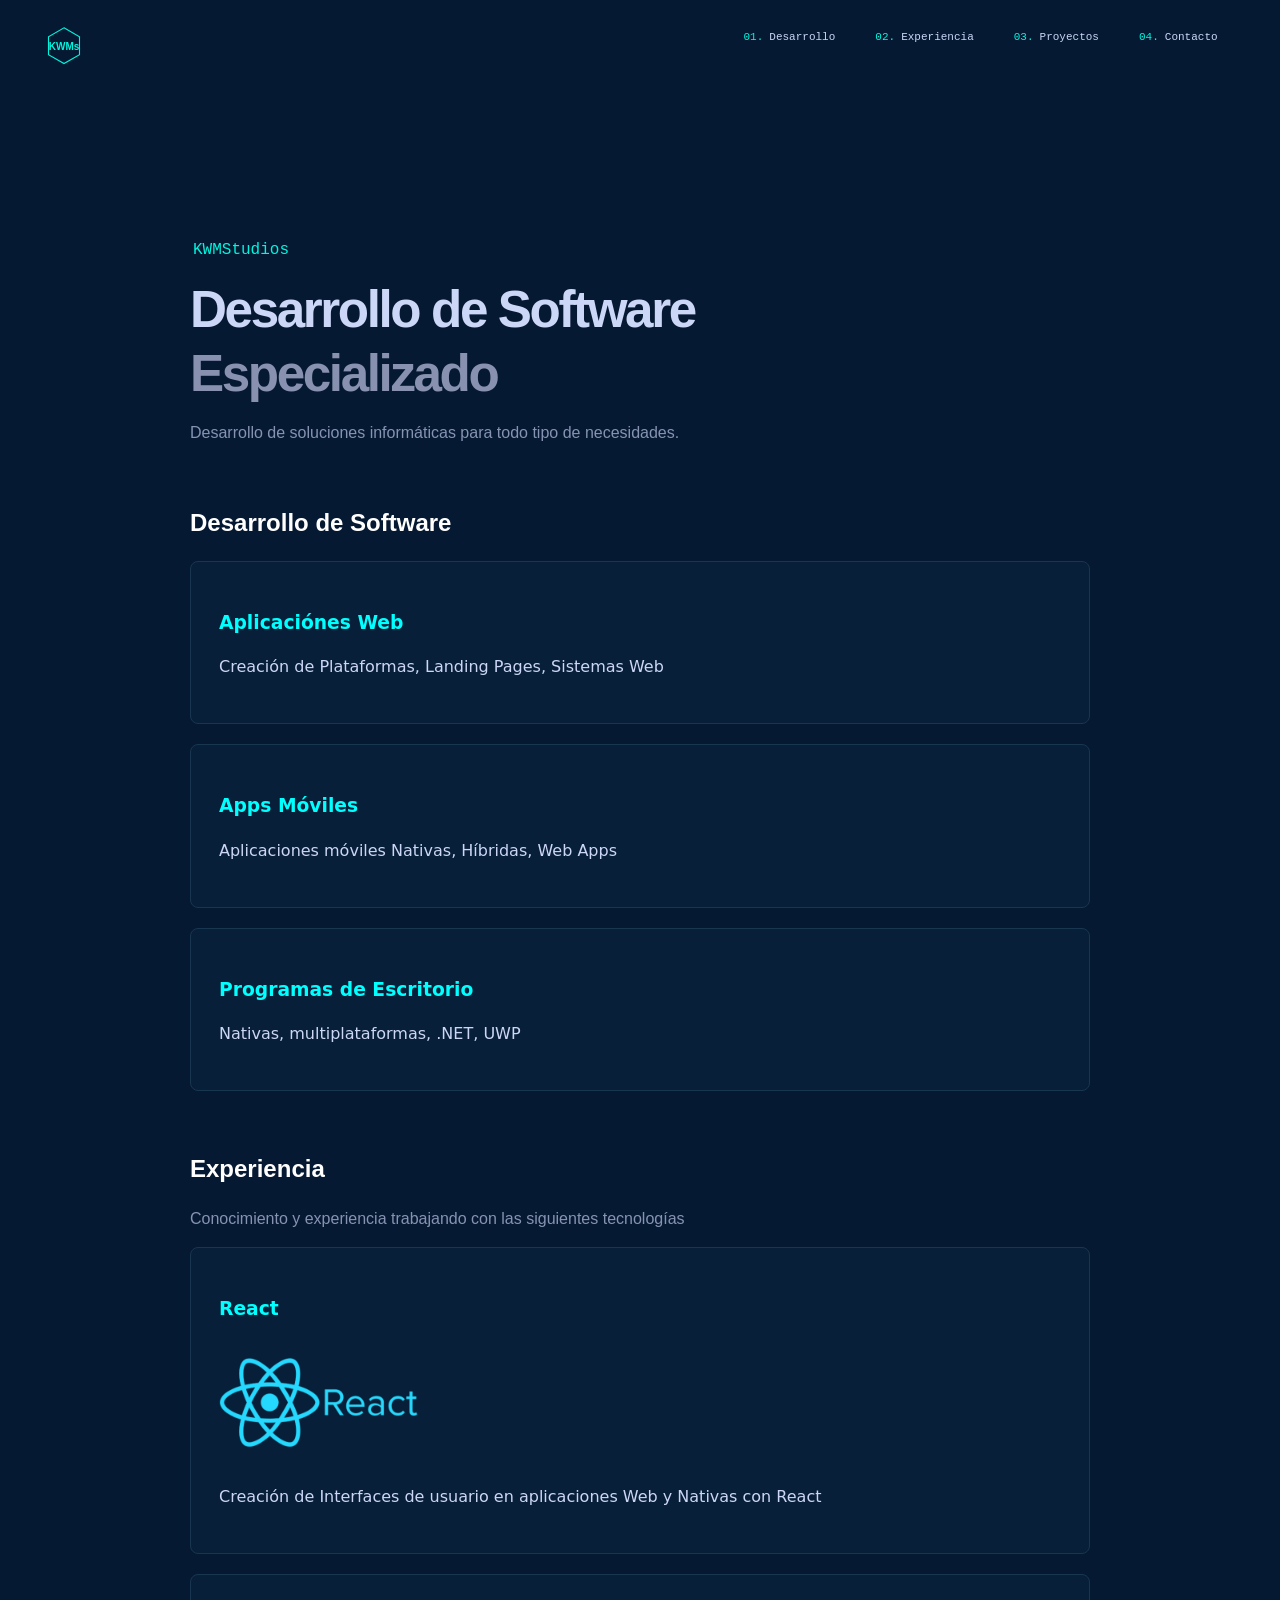
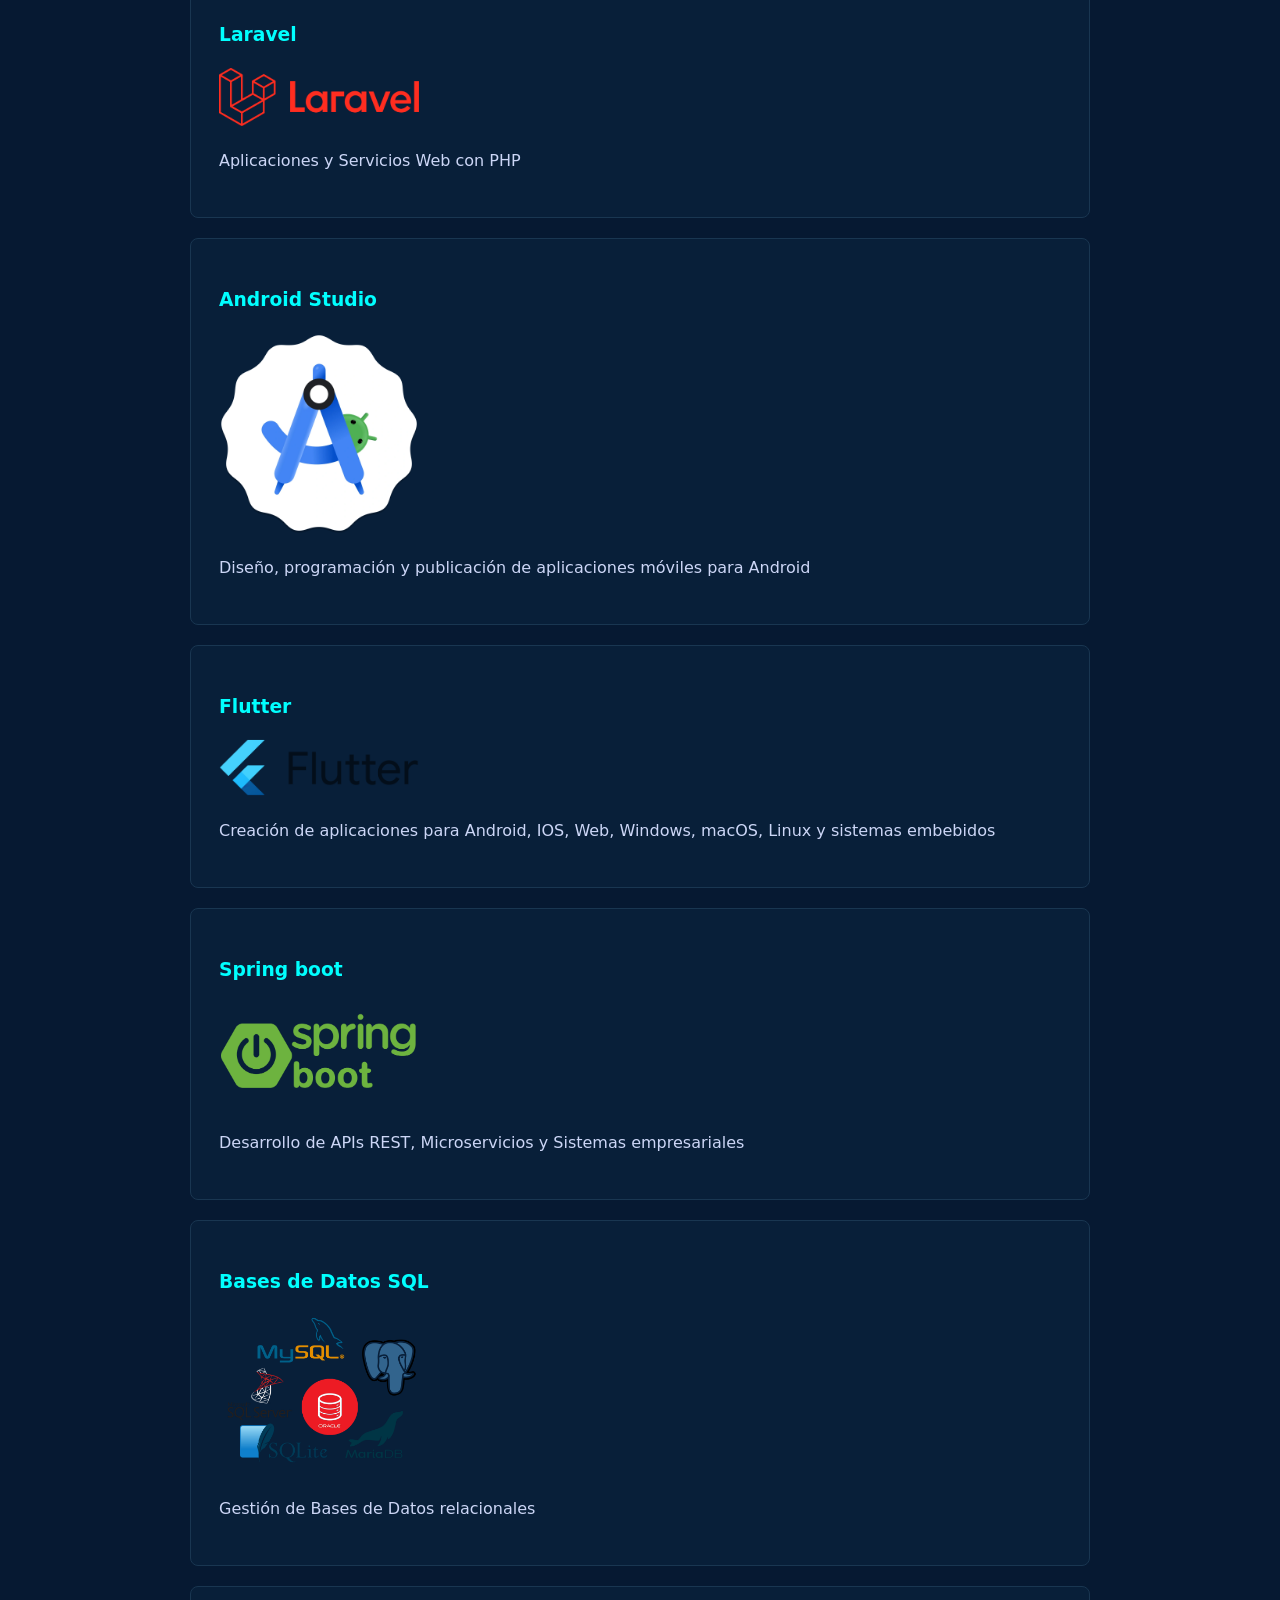
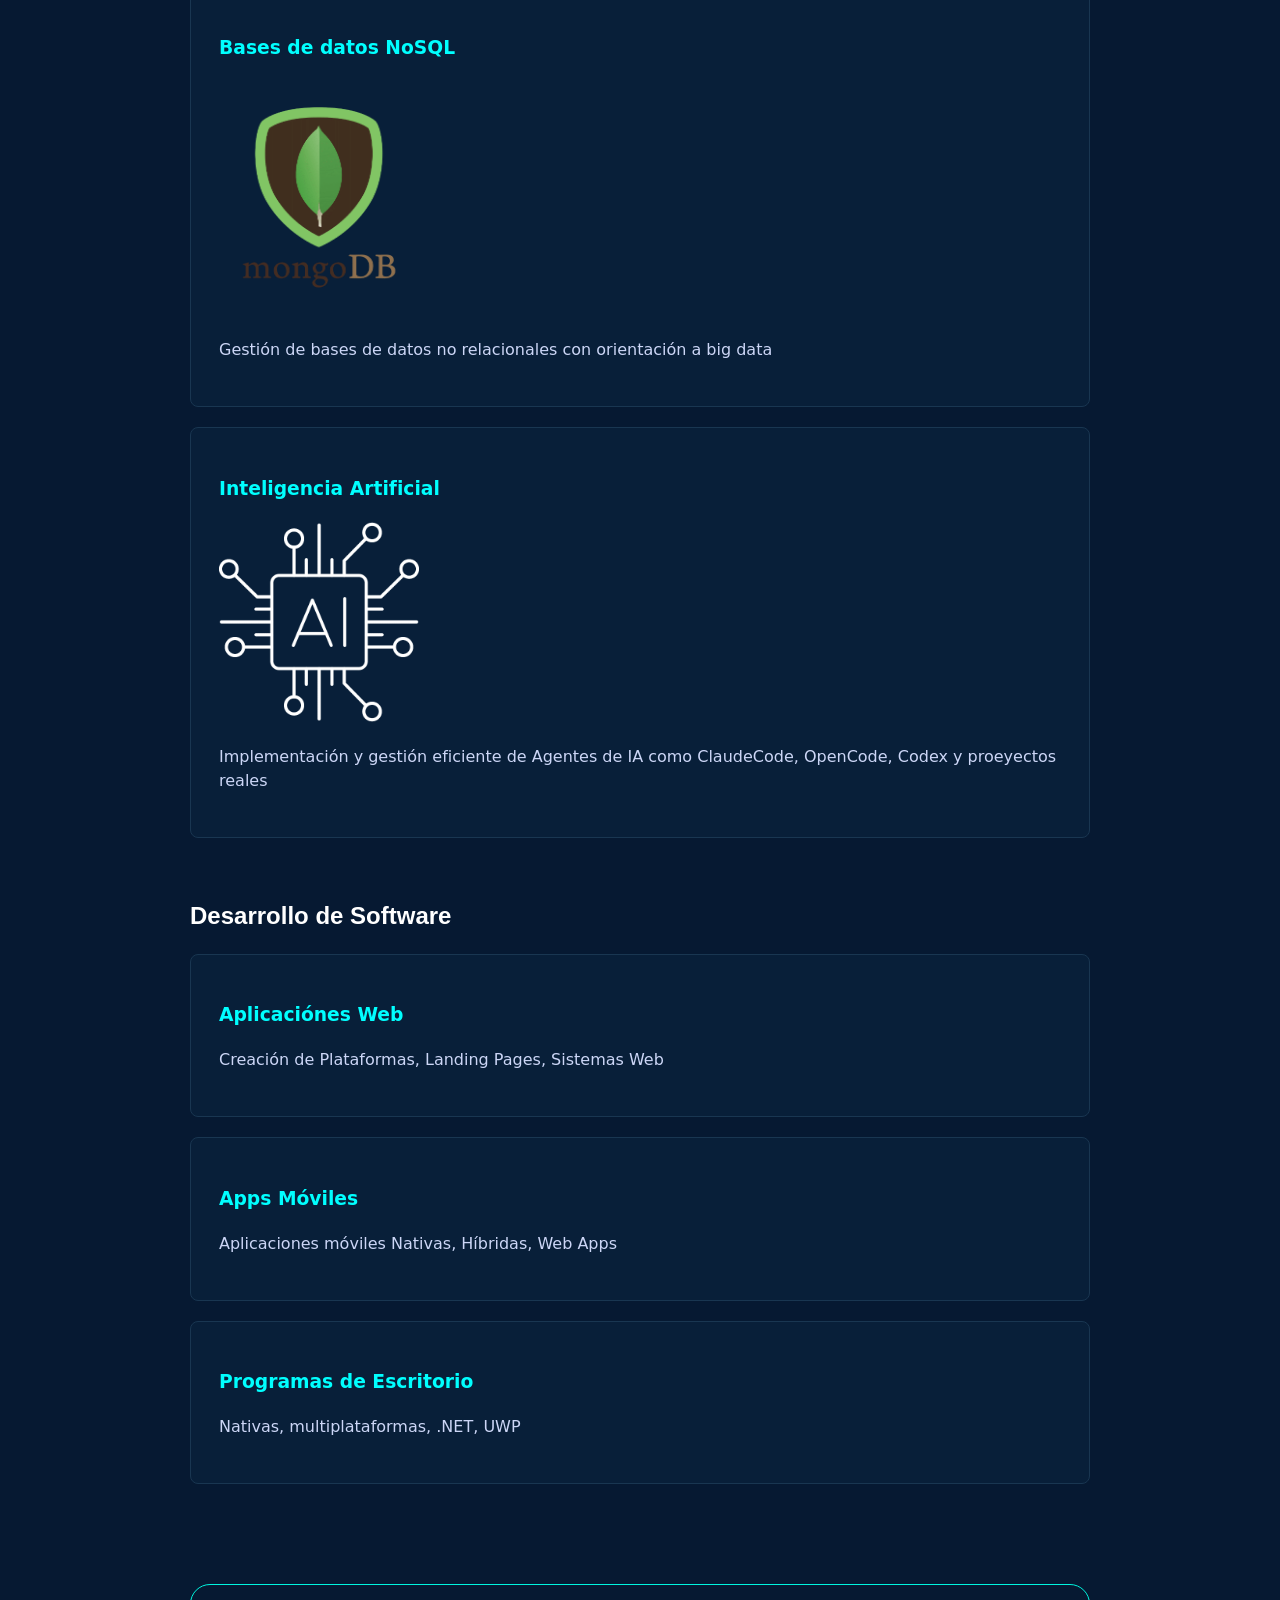
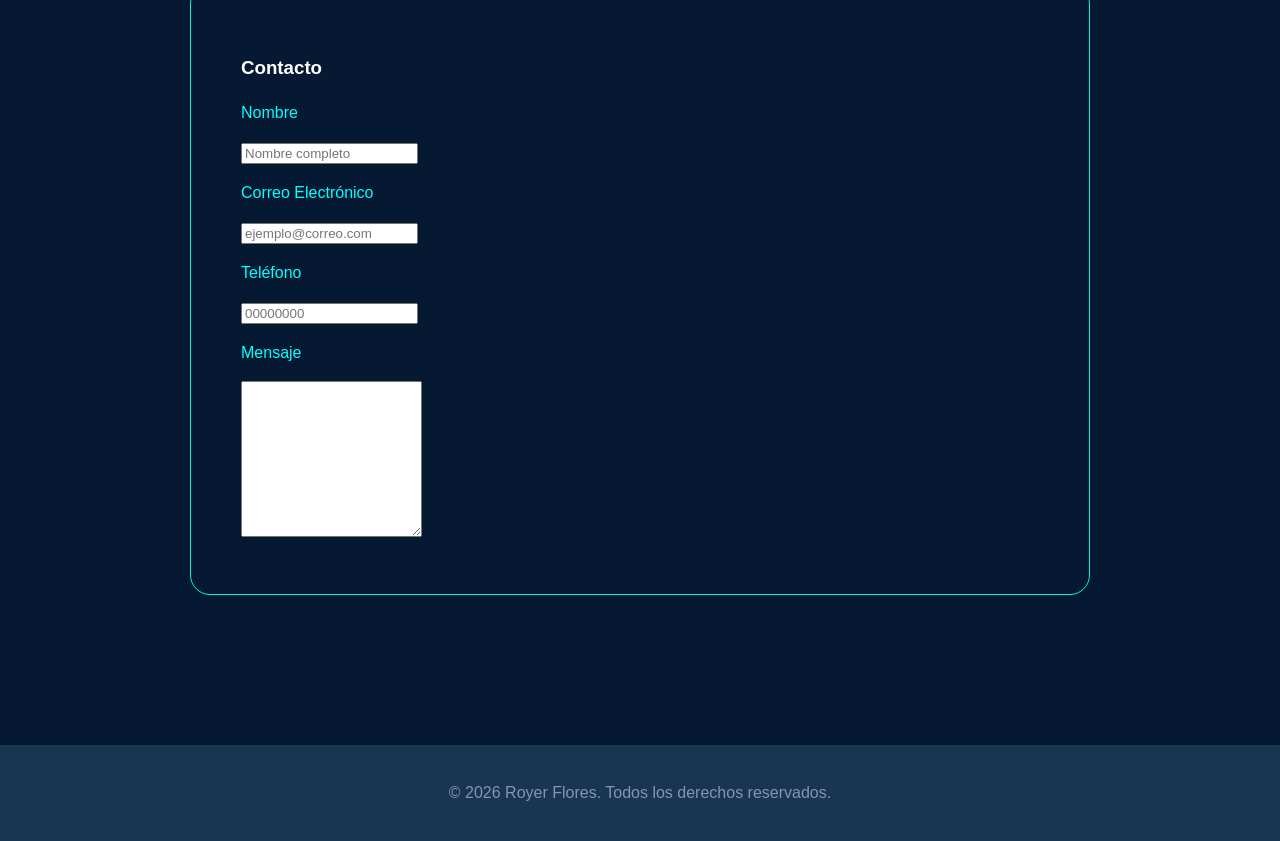
==== index.html @ 6a8d7efa "sections update" ====
<!DOCTYPE html>
<html lang="es">

<head>
  <meta charset="UTF-8" />
  <meta name="viewport" content="width=device-width, initial-scale=1" />

  <title>Royer Flores — portafolio</title>
  <link rel="icon" type="image/x-icon" href="img/image1.webp" />
  <link rel="stylesheet" href="style.css">

</head>

<body>
  <header class="topbar">
    <a class="brand" href="#inicio" aria-label="Inicio">
      <svg viewBox="0 0 36 40" width="36" height="40" aria-hidden="true">
        <path d="M18 1.8 33.5 10.7v18L18 37.6 2.5 28.7v-18Z" fill="none" stroke="#00f5df" stroke-width="1.1" />
        <text x="18" y="24" text-anchor="middle" fill="#00f5df" font-family="Arial, sans-serif" font-size="10"
          font-weight="600">KWMs</text>
      </svg>
    </a>
    <nav class="nav">
      <ul>
        <li><a href="#desarrollo"><span class="num">01.</span>Desarrollo</a></li>
        <li><a href="#experiencia"><span class="num">02.</span>Experiencia</a></li>
        <li><a href="#proyectos"><span class="num">03.</span>Proyectos</a></li>
        <li><a href="#contacto"><span class="num">04.</span>Contacto</a></li>
      </ul>
    </nav>
  </header>
  <main>
    <section id="inicio">
      <p class="kwms">KWMStudios</p>
      <h1 id="title">Desarrollo de Software<span class="sub_title">Especializado</span></h1>
      <p>Desarrollo de soluciones informáticas para todo tipo de necesidades.</p>
    </section>

    <section id="desarrollo">
      <h2>Desarrollo de Software</h2>
      <div class="container">
        <div class="card">
          <h3>Aplicaciónes Web</h3>
          <p>Creación de Plataformas, Landing Pages, Sistemas Web</p>
        </div>
        <div class="card">
          <h3>Apps Móviles</h3>
          <p>Aplicaciones móviles Nativas, Híbridas, Web Apps</p>
        </div>
        <div class="card">
          <h3>Programas de Escritorio</h3>
          <p>Nativas, multiplataformas, .NET, UWP</p>
        </div>
      </div>

    </section>

    <section id="experiencia">
      <h2>Experiencia</h2>
      <p>Conocimiento y experiencia trabajando con las siguientes tecnologías</p>
      <div class="container">
        <div class="card">
          <h3>React</h3>
          <img src="img/react.png" alt="react">
          <p>Creación de Interfaces de usuario en aplicaciones Web y Nativas con React</p>
        </div>
        <div class="card">
          <h3>Laravel</h3>
          <img src="img/laravel.png" alt="">
          <p>Aplicaciones y Servicios Web con PHP</p>
        </div>
        <div class="card">
          <h3>Android Studio</h3>
          <img src="img/android.webp" alt="">
          <p>Diseño, programación y publicación de aplicaciones móviles para Android</p>
        </div>
        <div class="card">
          <h3>Flutter</h3>
          <img src="img/fluter.png" alt="">
          <p>Creación de aplicaciones para Android, IOS, Web, Windows, macOS, Linux y sistemas embebidos</p>
        </div>
        <div class="card">
          <h3>Spring boot</h3>
          <img src="img/spring-boot.png" alt="">
          <p>Desarrollo de APIs REST, Microservicios y Sistemas empresariales</p>
        </div>
        <div class="card">
          <h3>Bases de Datos SQL</h3>
          <img src="img/all+db.png" alt="">
          <p>Gestión de Bases de Datos relacionales</p>
        </div>
        <div class="card">
          <h3>Bases de datos NoSQL</h3>
          <img src="img/mongo.png" alt="">
          <p>Gestión de bases de datos no relacionales con orientación a big data</p>
        </div>
        <div class="card">
          <h3>Inteligencia Artificial</h3>
          <img src="img/agentes-ia.png" alt="">
          <p>Implementación y gestión eficiente de Agentes de IA como ClaudeCode, OpenCode, Codex y proeyectos reales</p>
        </div>
      </div>
    </section>

    <section id="proyectos">
      <h2>Desarrollo de Software</h2>
      <div class="container">
        <div class="card">
          <h3>Aplicaciónes Web</h3>
          <p>Creación de Plataformas, Landing Pages, Sistemas Web</p>
        </div>
        <div class="card">
          <h3>Apps Móviles</h3>
          <p>Aplicaciones móviles Nativas, Híbridas, Web Apps</p>
        </div>
        <div class="card">
          <h3>Programas de Escritorio</h3>
          <p>Nativas, multiplataformas, .NET, UWP</p>
        </div>
      </div>
    </section>

    <section id="contacto">
      <div class="form_contact">
        <form action="">
          <h3>Contacto</h3>
          <p>Nombre</p>
          <input type="text" placeholder="Nombre completo">
          <p>Correo Electrónico</p>
          <input type="email" placeholder="ejemplo@correo.com">
          <p>Teléfono</p>
          <input type="number" placeholder="00000000">
          <p>Mensaje</p>
          <textarea rows="10" cols="20" placeholder="Escribe tu mensaje"> </textarea>
        </form>
      </div>
    </section>
  </main>
  <footer>
    <p>&copy; 2026 Royer Flores. Todos los derechos reservados.</p>
  </footer>
</body>

</html>
---- style.css ----
:root {
    --navy: #061a32;
    --navy-deep: #04162b;
    --cyan: #00f5df;
    --white: #ccd6f6;
    --muted: #8892b0;
    --mono: "SFMono-Regular", Consolas, "Liberation Mono", monospace;
    --sans: Inter, ui-sans-serif, system-ui, -apple-system, BlinkMacSystemFont, "Segoe UI", sans-serif;
}

html {
    scroll-behavior: smooth;
}

body {
    margin: 0;
    font-family: -apple-system, BlinkMacSystemFont, "Segoe UI", Roboto, "Helvetica Neue", Arial, "Noto Sans", sans-serif, "Apple Color Emoji", "Segoe UI Emoji", "Segoe UI Symbol", "Noto Color Emoji";
    font-size: 1rem;
    font-weight: 400;
    line-height: 1.5;
    color: #8693B3;
    text-align: left;
    background-color: #061932;

    padding-top: 0px;
    padding-right: 0px;
    padding-bottom: 0px;
    padding-left: 0px;
}

header {
    color: #CAD7F8;
    padding: 20px;
    padding-left: 40px;
    padding-right: 40px;
}

.topbar {
    height: 90px;
    padding: 0 2.65rem 0 2.9rem;
    display: flex;
    align-items: center;
    justify-content: space-between;
    position: relative;
    z-index: 5;
}

.brand {
    width: 35px;
    height: 39px;
    color: var(--cyan);
    display: grid;
    place-items: center;
    transition: transform .2s ease;
}

a {
    color: inherit;
    text-decoration: none;
}

nav ul {
    margin-top: 80px;
    float: right;
    display: flex;
    list-style: none;
    margin-bottom: 100px;
}

.nav a {
    font: 11px var(--mono);
    white-space: nowrap;
    transition: color .2s ease;
}

.nav .num {
    color: var(--cyan);
    margin-right: 6px;
}

li {
    margin: 20px;
}

h1 {
    font-size: clamp(2.5rem, 4vw, 4rem);
    letter-spacing: -2.4px;
    line-height: 1.2;
    margin: 0;
    font-weight: 750;
    color: var(--white);
}

main {
    width: min(900px, calc(100% - 48px));
    margin: 151px auto 0;
    padding-bottom: 150px;
}

.kwms {
    color: var(--cyan);
    font: 16px var(--mono);
    margin: 0 0 20px 3px;
}

h1 .sub_title {
    display: block;
    color: var(--muted);
    font-weight: 750;
    margin-top: 3px;
}

h2 {
    color: white;
}
section{
    margin-top: 60px;
}

.card {
    box-sizing: border-box;
    width: 100%;
    margin-bottom: 20px;
    padding: 28px;
    border: 1px solid #193651;
    border-radius: 8px;
    background: #081f39;
    color: var(--white);
    font-family: Inter, system-ui, sans-serif;
    transition: transform .25s ease,
        border-color .25s ease,
        box-shadow .25s ease;
}

.card:hover {
    transform: translateY(-5px);
    border-color: var(--cyan);
    box-shadow: 0 16px 40px #00000020;
}

.card h3{
    color: cyan;
}

.card img{
    width: 200px;
    height: auto;
}

.form_contact {
    margin-top: 100px;
    border: 1px solid cyan;
    border-radius: 20px;
    border-color: #00f5df;
}

.form_contact form {
    padding: 50px;
}

.form_contact h3 {
    color: white;
}

.form_contact p {
    color: cyan;
}

footer {
    text-align: center;
    background-color: #193651;
    padding: 20px;
}

@media (max-width: 600px) {
    .nav {
        display: flex;
        justify-content: center;
        /* centra todo el contenido */
    }

    nav ul {
        margin-top: 50px;
        float: left;
        display: flex;
        flex-direction: column;
        list-style: none;
        margin-bottom: 1px;
    }

    .nav a {
        font: 11px var(--mono);
        white-space: nowrap;
        transition: color .2s ease;
    }

    .nav .num {
        color: var(--cyan);
        margin-right: 6px;
    }

    li {
        margin: 1px;
        background-color: #193651;
        padding-left: 100px;
        padding-right: 100px;
    }

    .brand {
        display: none;
    }

}
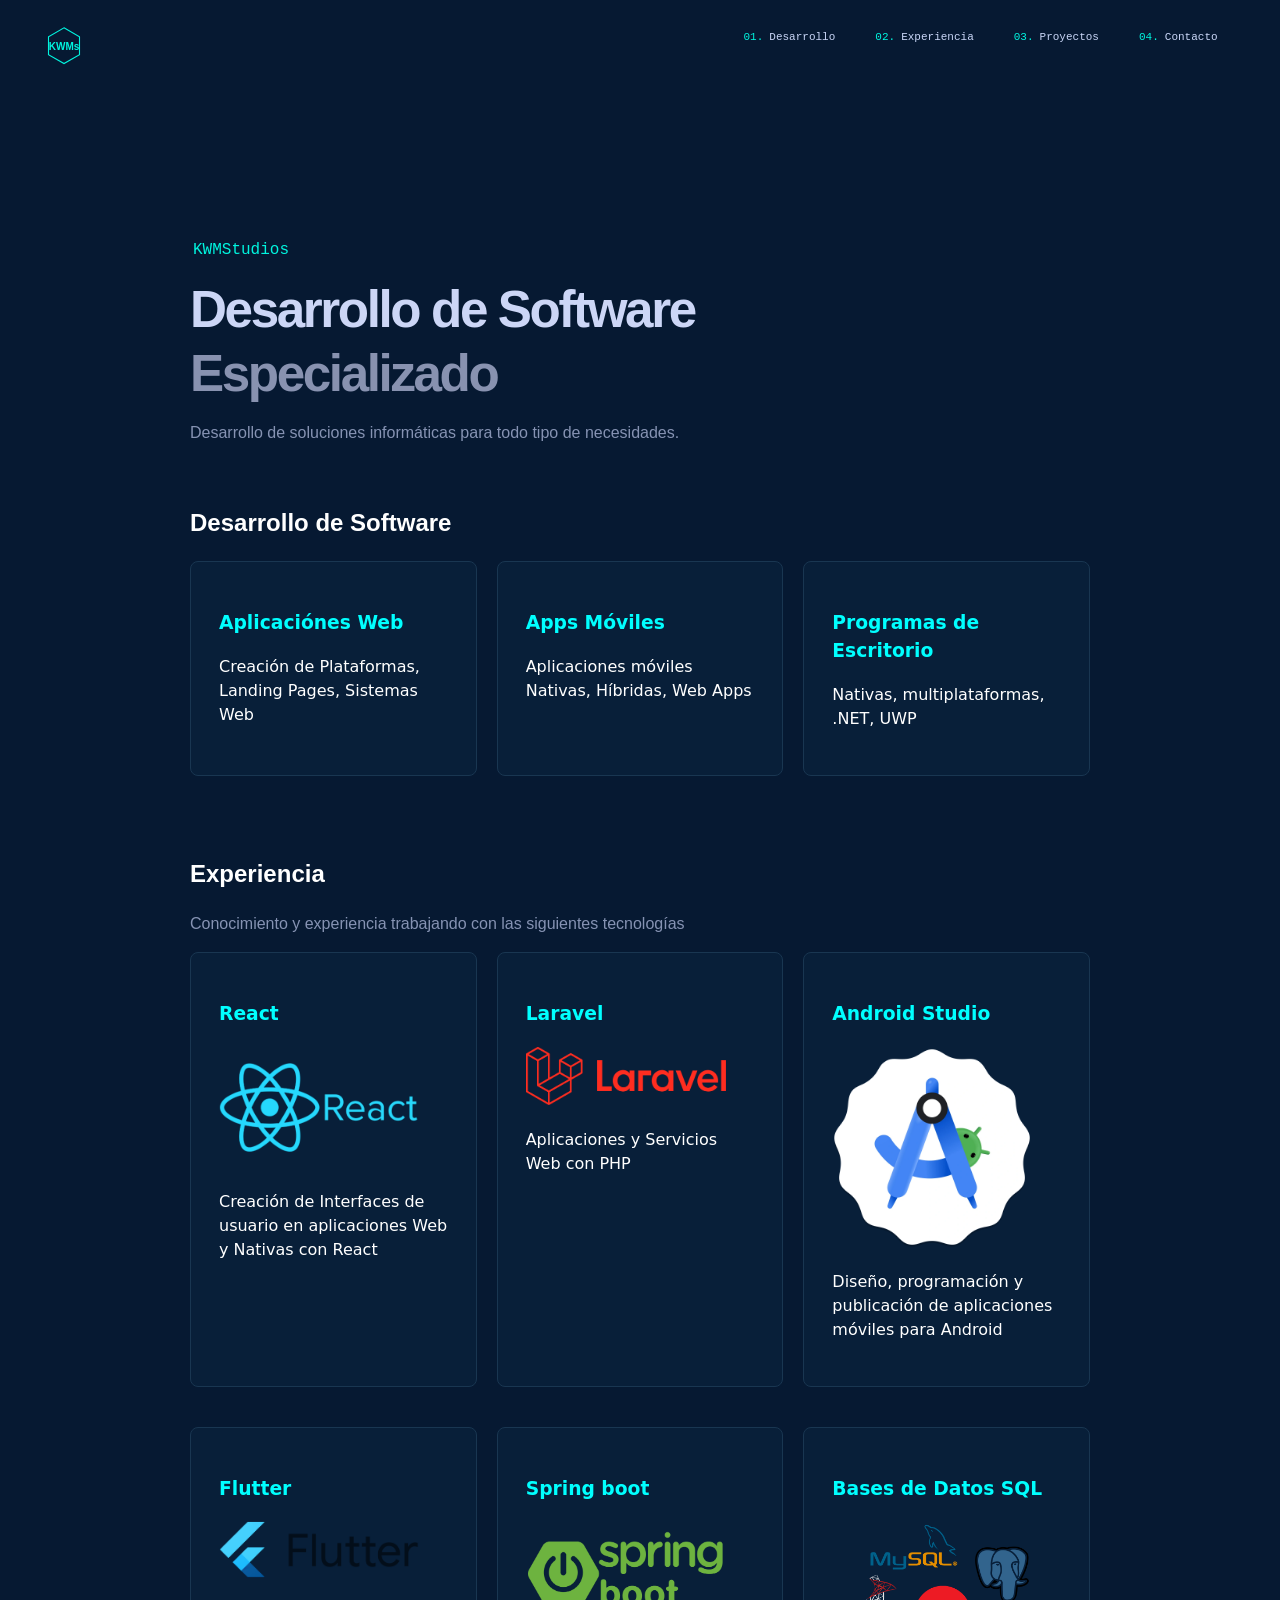
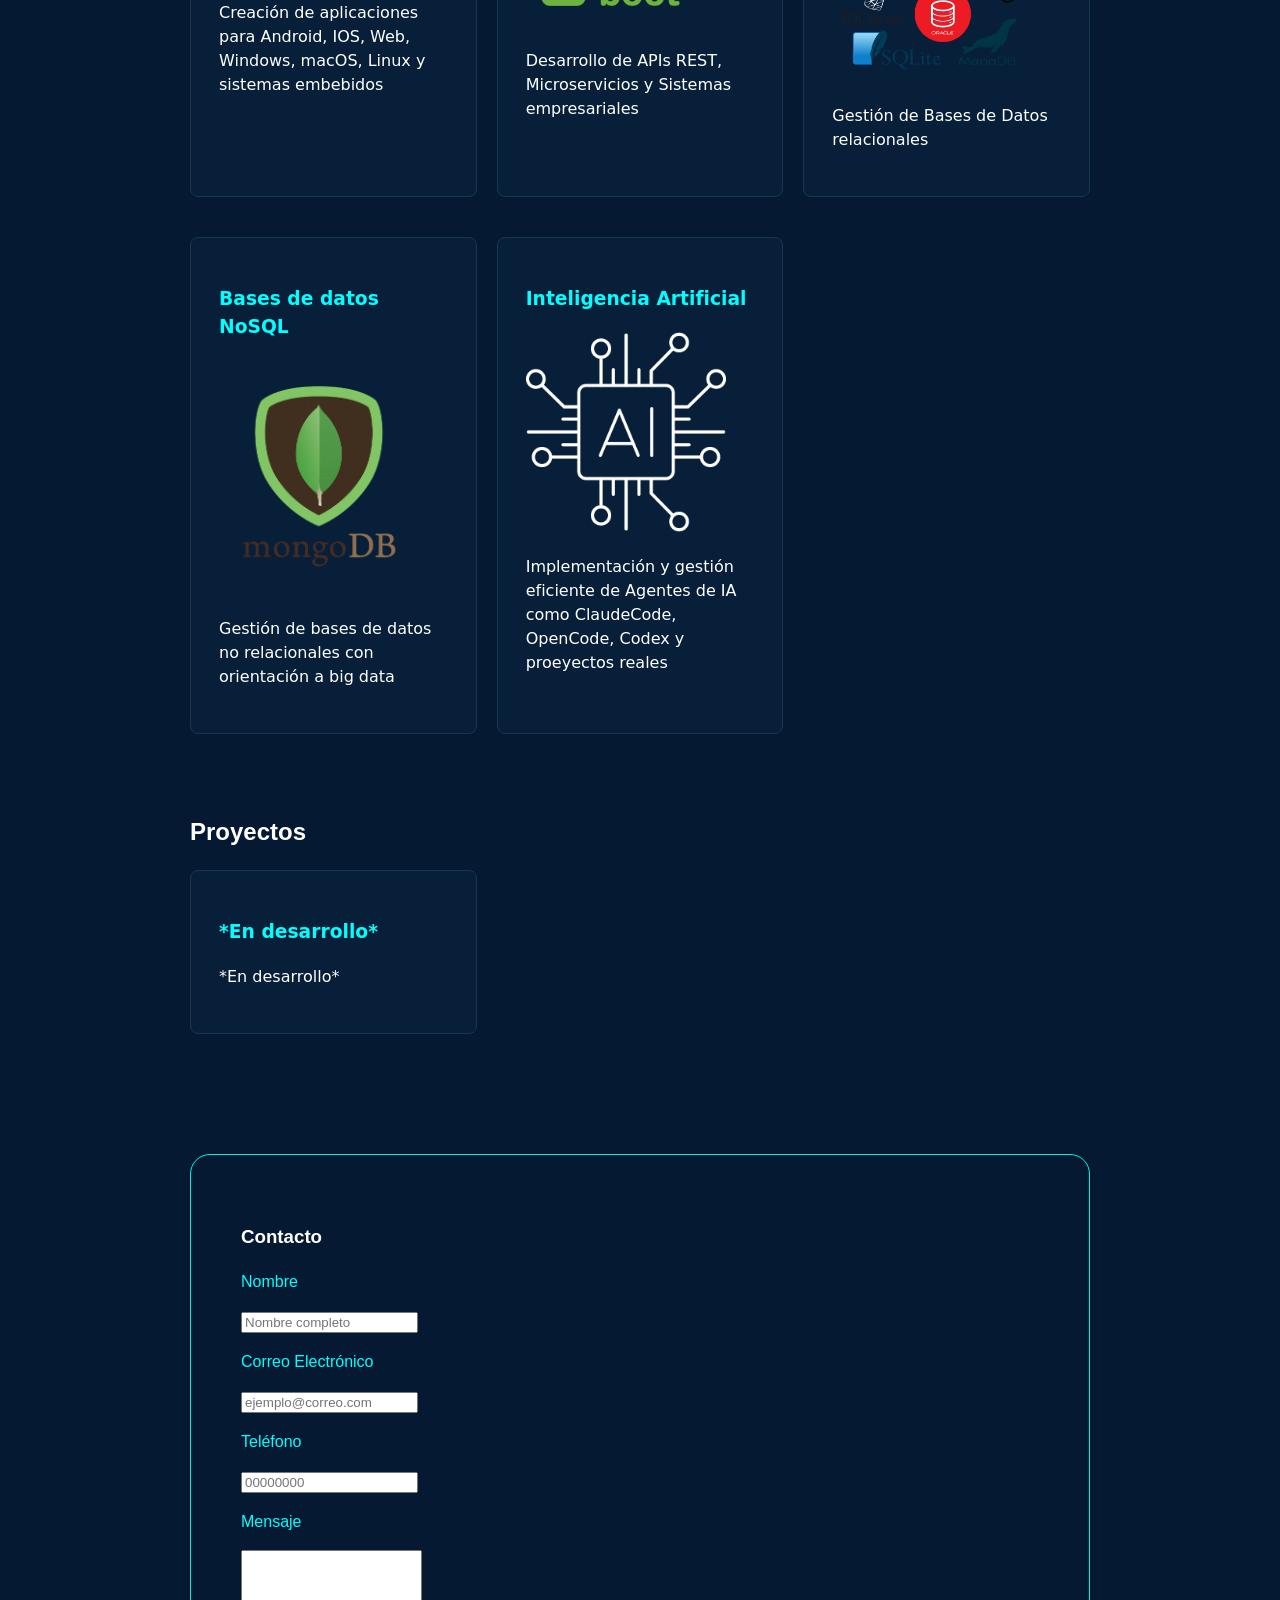
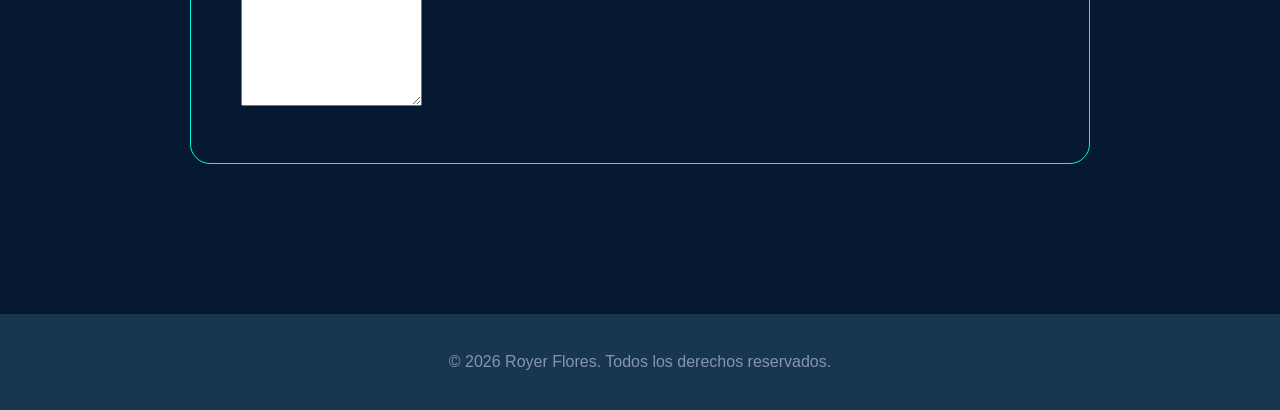
==== commit b0777a77: "Cards style" ====
--- a/index.html
+++ b/index.html
@@ -97,25 +97,18 @@
         <div class="card">
           <h3>Inteligencia Artificial</h3>
           <img src="img/agentes-ia.png" alt="">
-          <p>Implementación y gestión eficiente de Agentes de IA como ClaudeCode, OpenCode, Codex y proeyectos reales</p>
+          <p>Implementación y gestión eficiente de Agentes de IA como ClaudeCode, OpenCode, Codex y proeyectos reales
+          </p>
         </div>
       </div>
     </section>
 
     <section id="proyectos">
-      <h2>Desarrollo de Software</h2>
+      <h2>Proyectos</h2>
       <div class="container">
         <div class="card">
-          <h3>Aplicaciónes Web</h3>
-          <p>Creación de Plataformas, Landing Pages, Sistemas Web</p>
-        </div>
-        <div class="card">
-          <h3>Apps Móviles</h3>
-          <p>Aplicaciones móviles Nativas, Híbridas, Web Apps</p>
-        </div>
-        <div class="card">
-          <h3>Programas de Escritorio</h3>
-          <p>Nativas, multiplataformas, .NET, UWP</p>
+          <h3>*En desarrollo*</h3>
+          <p>*En desarrollo*</p>
         </div>
       </div>
     </section>
--- a/style.css
+++ b/style.css
@@ -117,6 +117,12 @@
     margin-top: 60px;
 }
 
+.container{
+    display: grid;
+    grid-template-columns: repeat(auto-fill, minmax(250px, 1fr));
+    gap: 20px;
+}
+
 .card {
     box-sizing: border-box;
     width: 100%;
@@ -125,7 +131,7 @@
     border: 1px solid #193651;
     border-radius: 8px;
     background: #081f39;
-    color: var(--white);
+    color: white;
     font-family: Inter, system-ui, sans-serif;
     transition: transform .25s ease,
         border-color .25s ease,
@@ -210,4 +216,8 @@
         display: none;
     }
 
+    .card {
+        grid-template-columns: 1fr;
+    }
+
 }
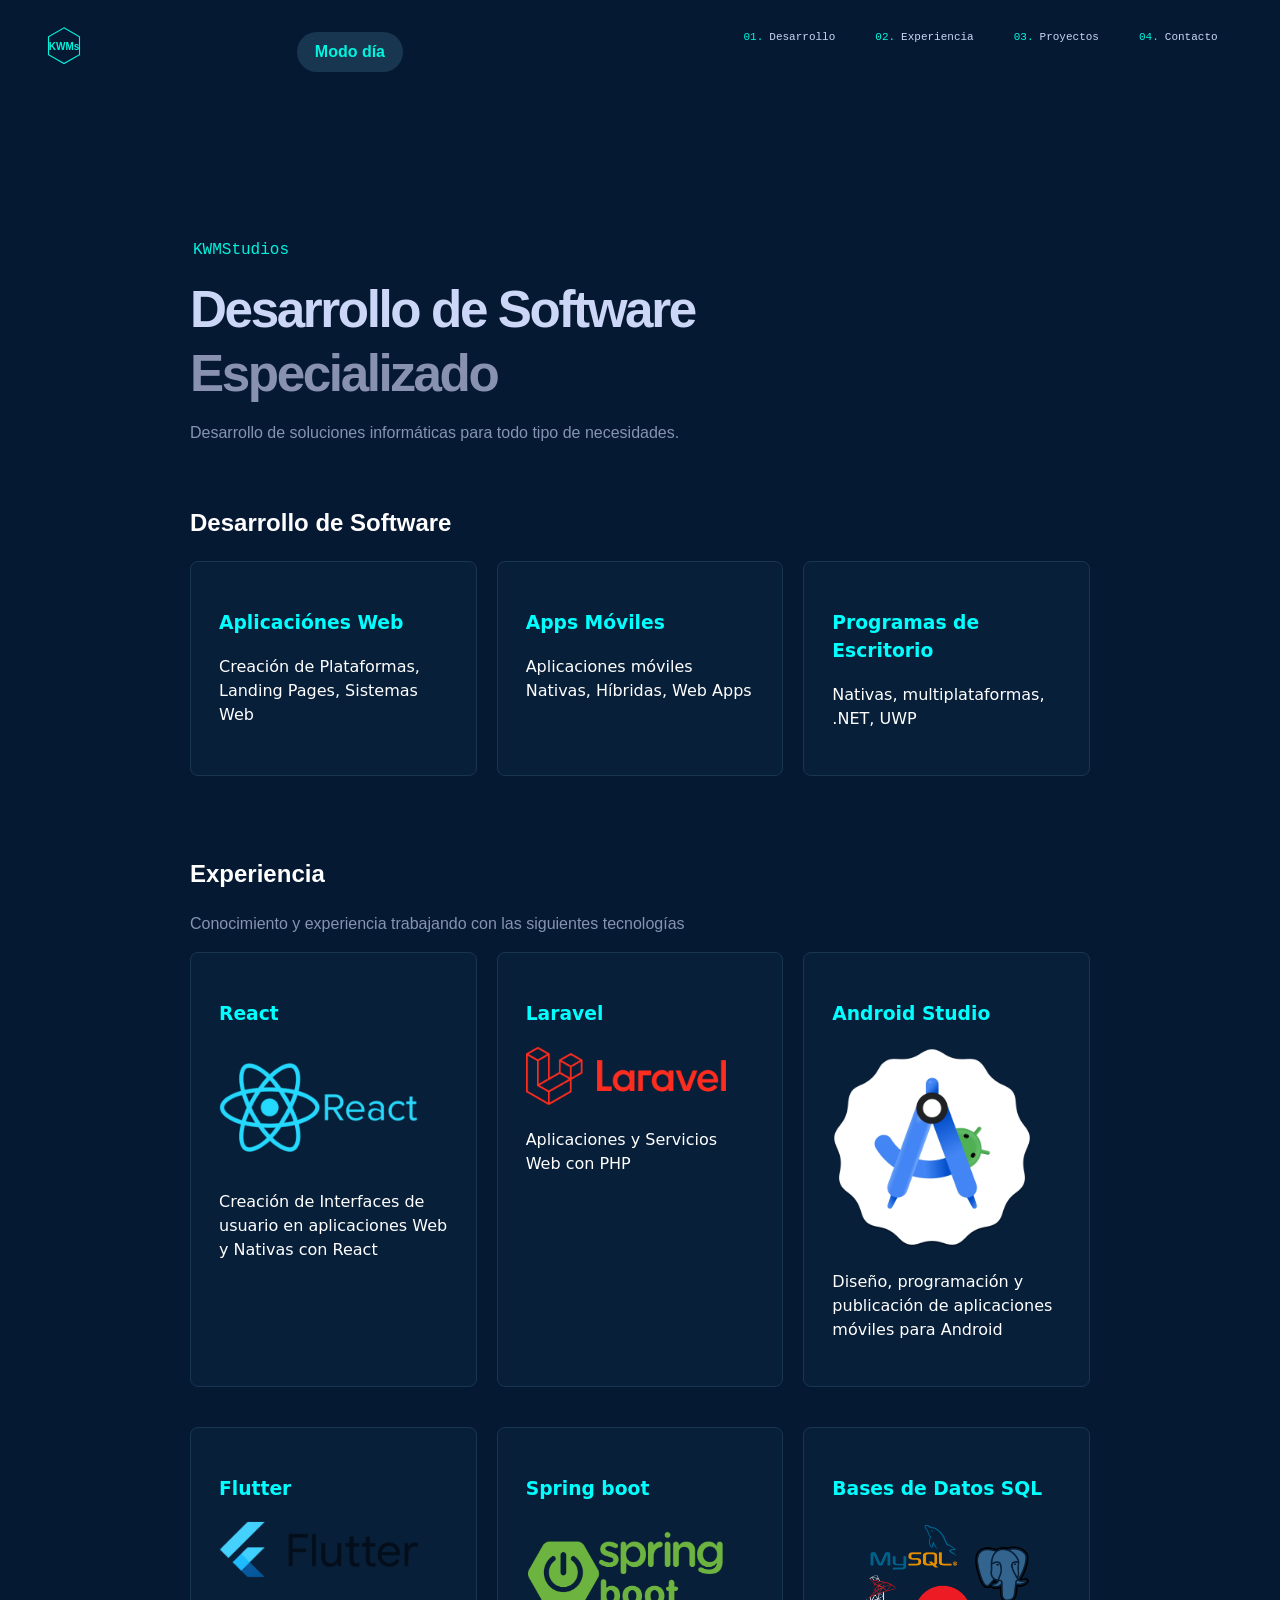
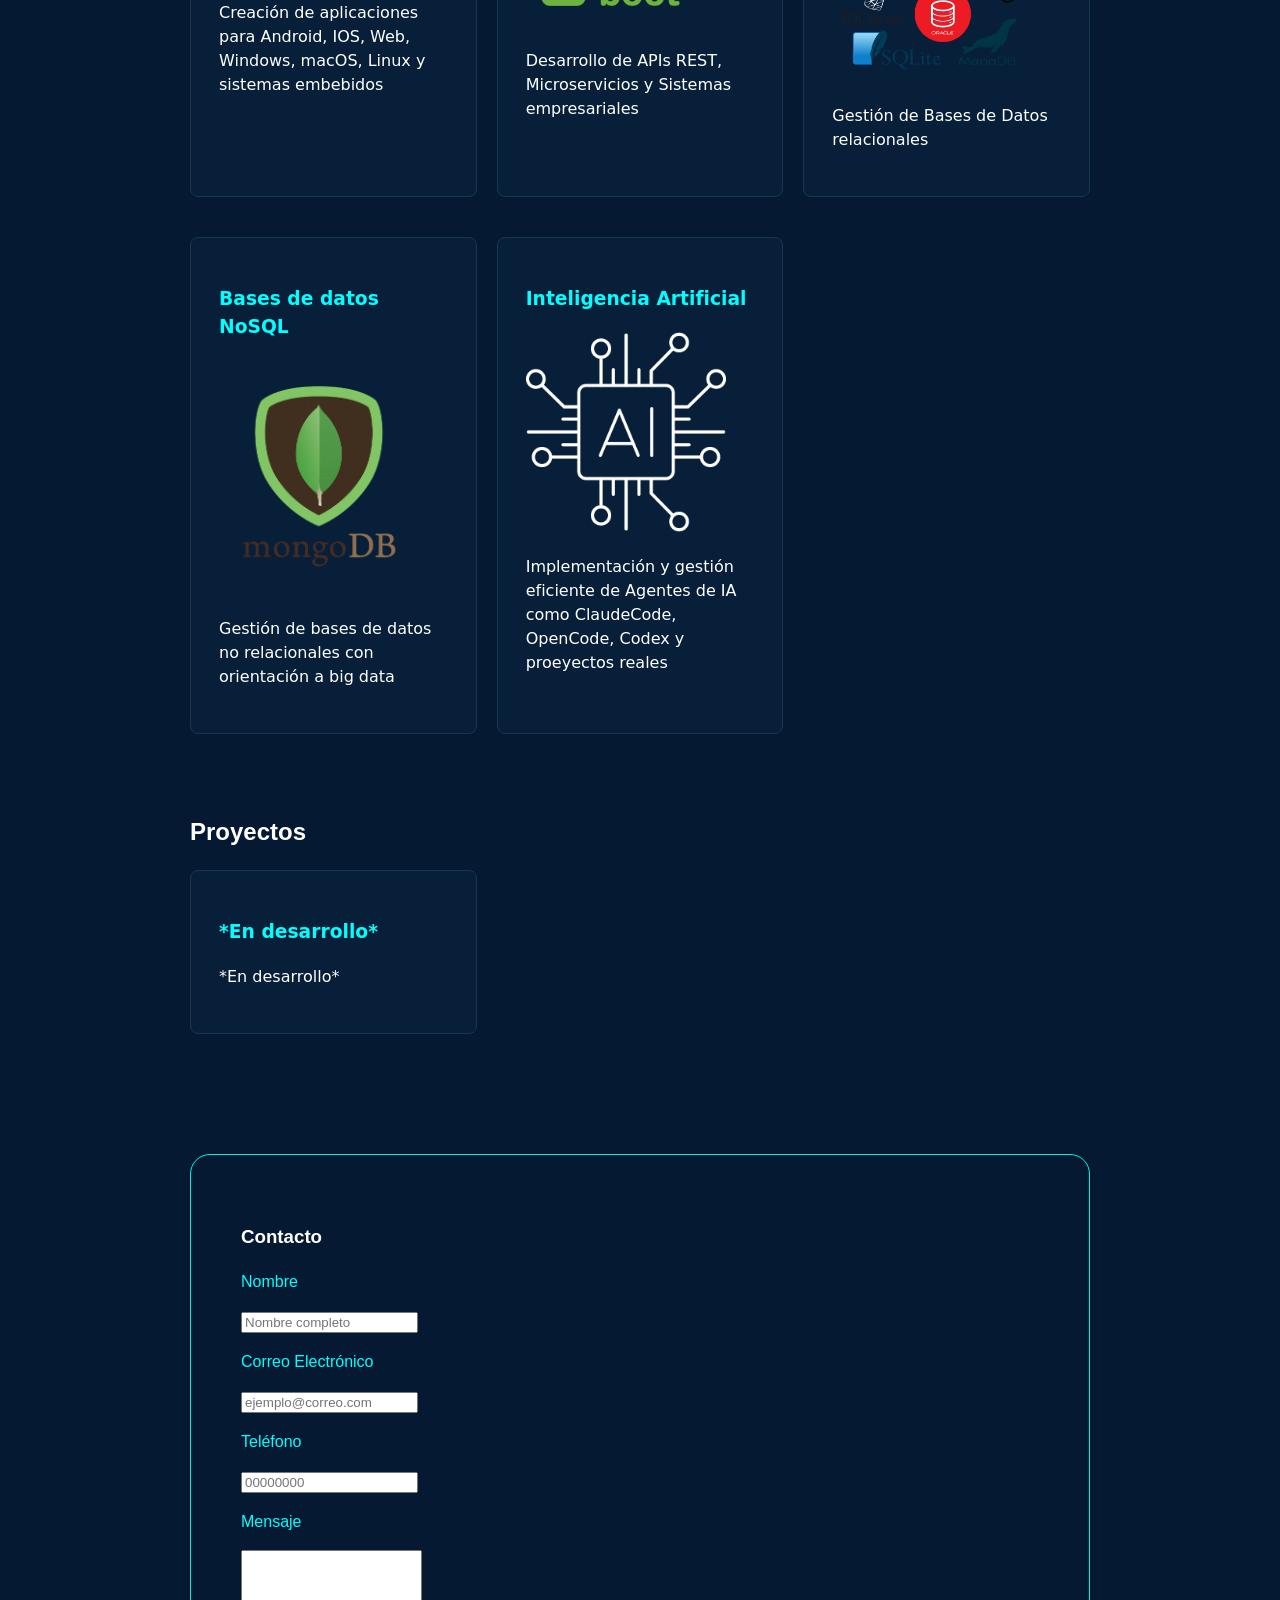
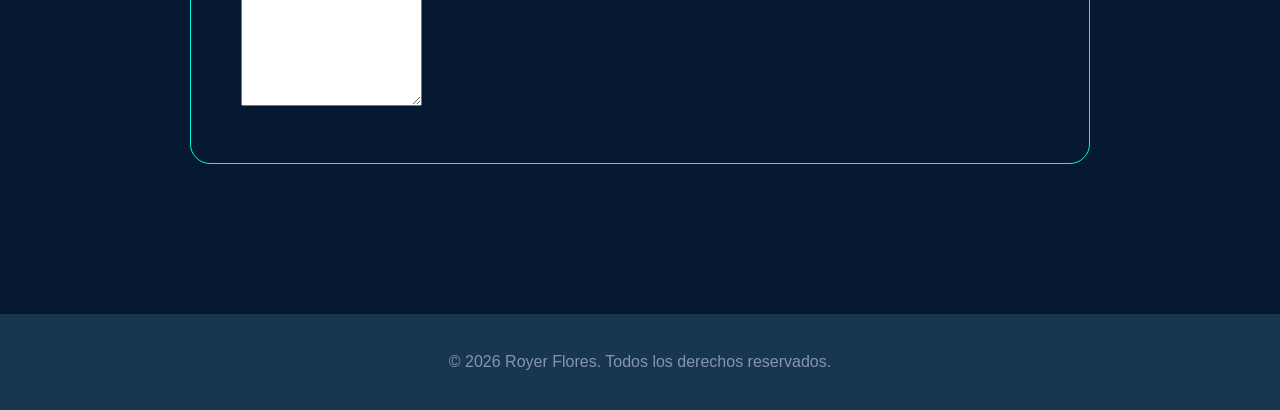
==== commit e5adf7f0: "themes" ====
--- a/index.html
+++ b/index.html
@@ -20,7 +20,9 @@
           font-weight="600">KWMs</text>
       </svg>
     </a>
+    <button type="button" id="btn-theme" class="btn-mode">Modo día</button>
     <nav class="nav">
+      <button type="button" id="btn-menu" class="burguer">☰ Menú</button>
       <ul>
         <li><a href="#desarrollo"><span class="num">01.</span>Desarrollo</a></li>
         <li><a href="#experiencia"><span class="num">02.</span>Experiencia</a></li>
@@ -134,4 +136,22 @@
   </footer>
 </body>
 
+<script>
+  const body = document.querySelector("body");
+  const botonMode = document.querySelector("#btn-theme");
+  let day = false;
+
+  function alternarModo() {
+    body.classList.toggle("light");
+    day = !day;
+    if (day) {
+      botonMode.textContent = "Modo Oscuro"
+    } else {
+      botonMode.textContent = "Modo Claro"
+    }
+  }
+
+  botonMode.addEventListener("click", alternarModo);
+</script>
+
 </html>
--- a/style.css
+++ b/style.css
@@ -28,11 +28,27 @@
     padding-left: 0px;
 }
 
+body.light{
+    background-color: white;
+    color: var(--navy-deep);
+}
+
 header {
     color: #CAD7F8;
     padding: 20px;
     padding-left: 40px;
     padding-right: 40px;
+}
+
+.btn-mode {
+    margin-top: 14px;
+    background-color: #193651;
+    color: #00f5df;
+    border: none;
+    border-radius: 20px;
+    padding: 8px 18px;
+    font: inherit;
+    font-weight: bold;
 }
 
 .topbar {
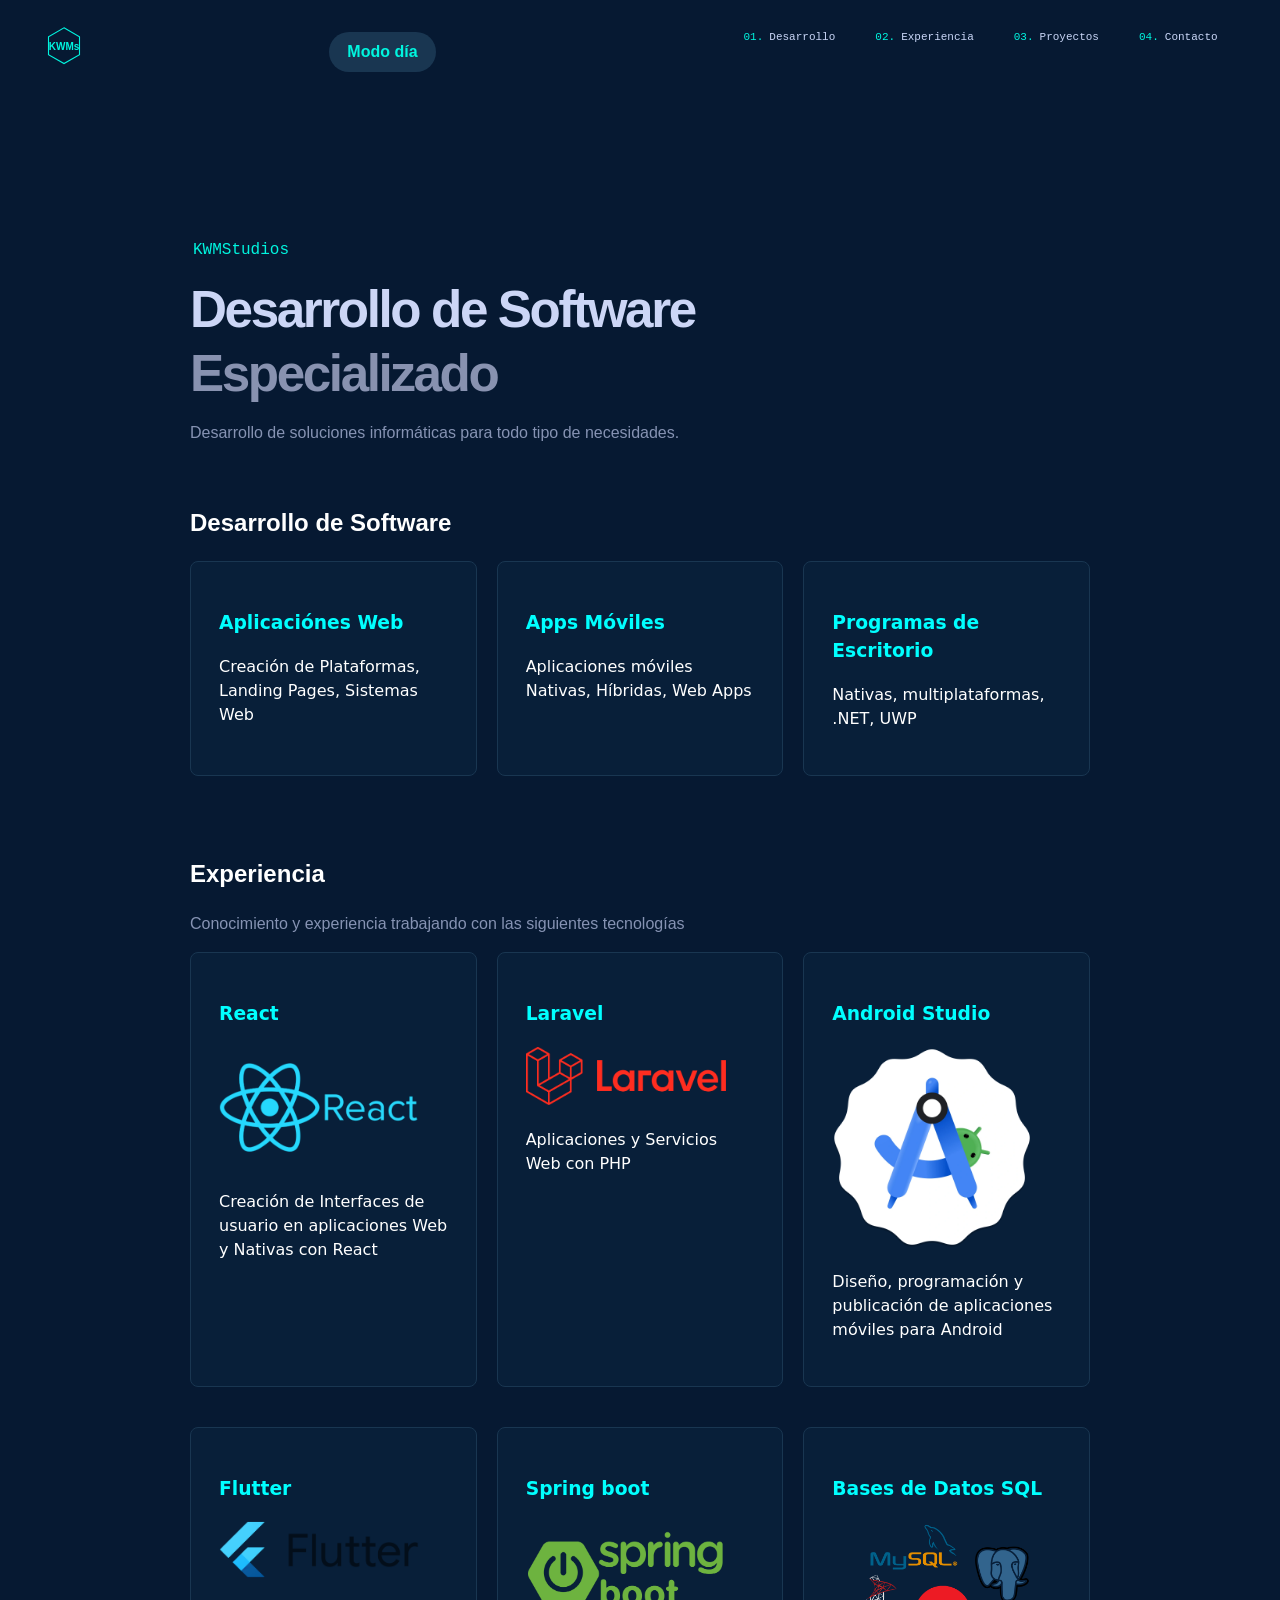
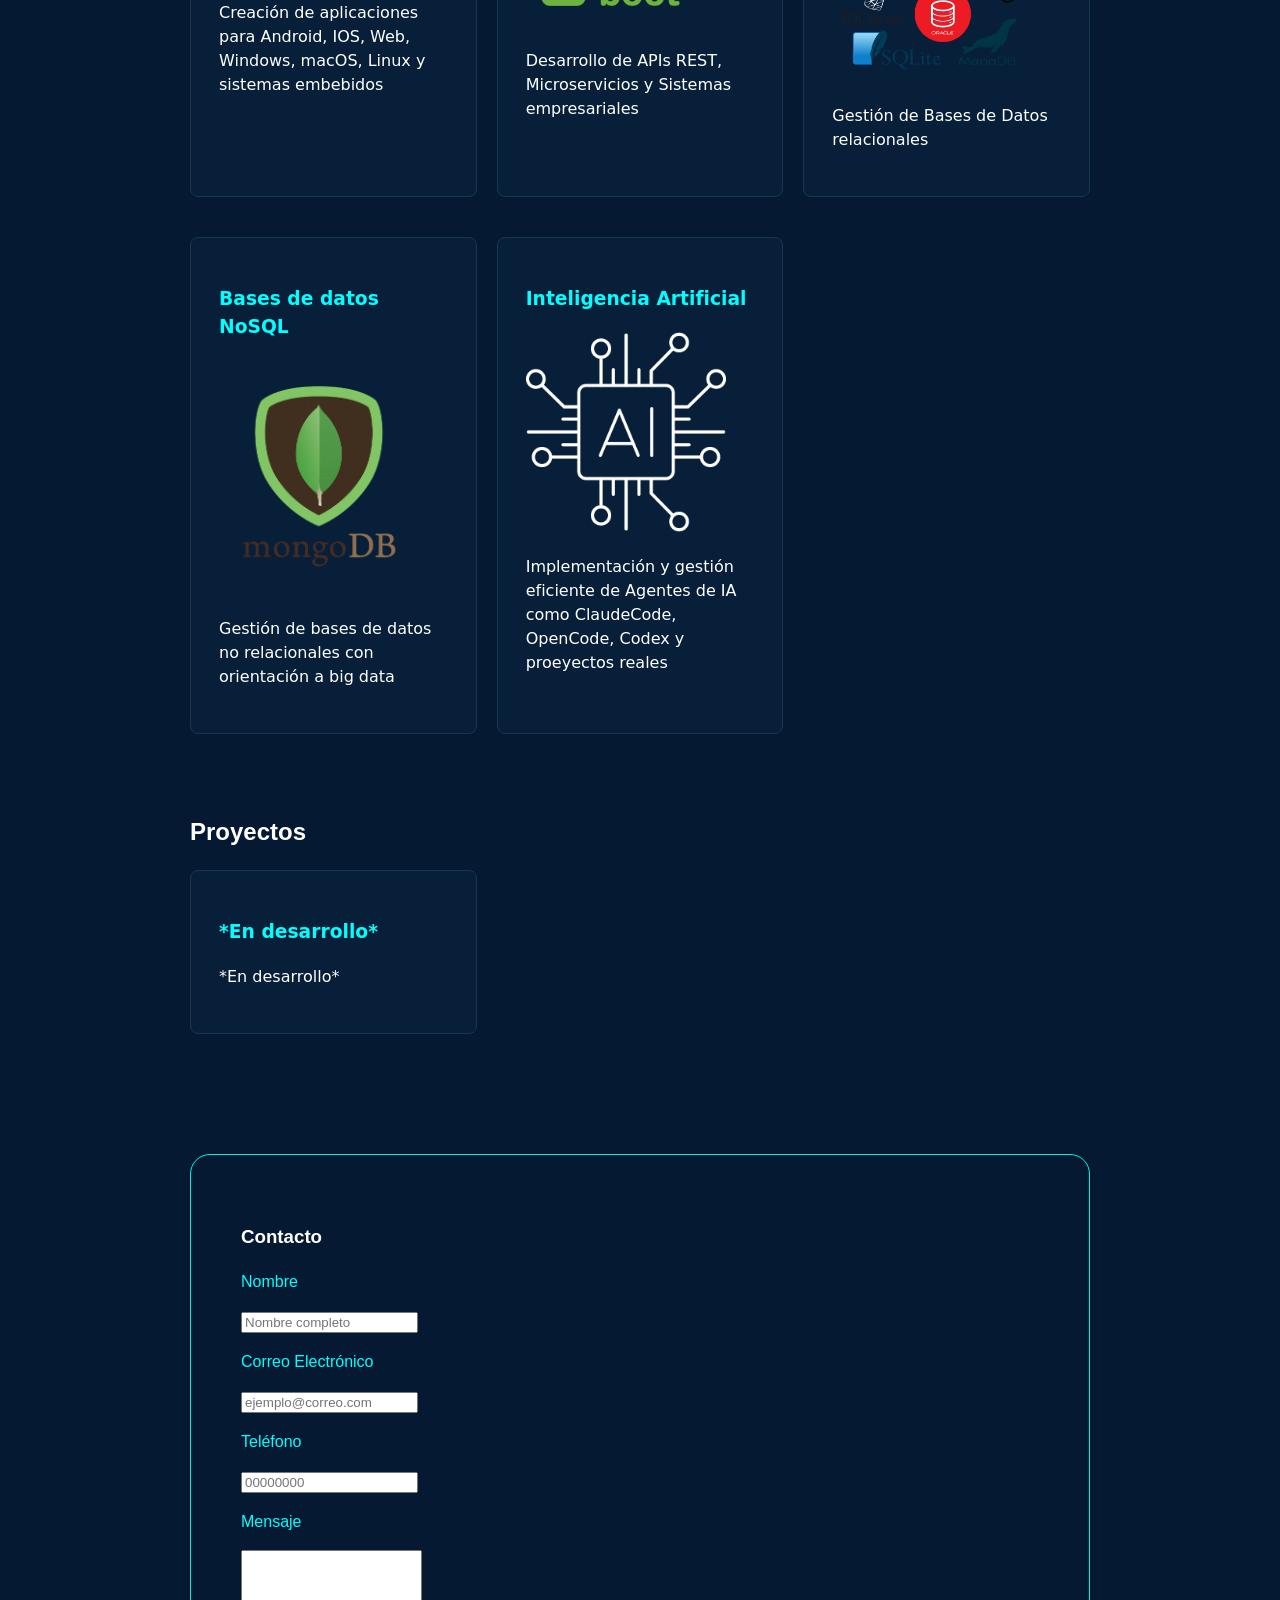
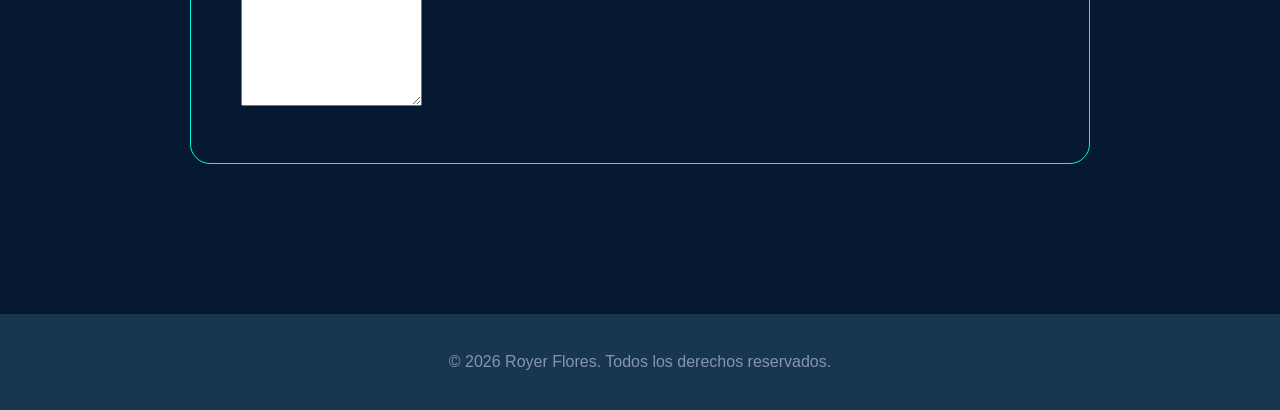
==== commit 67399453: "burguer button" ====
--- a/index.html
+++ b/index.html
@@ -139,6 +139,10 @@
 <script>
   const body = document.querySelector("body");
   const botonMode = document.querySelector("#btn-theme");
+
+  const botonMenu=document.querySelector("#btn-menu");
+  const menu = document.querySelector("nav ul");
+
   let day = false;
 
   function alternarModo() {
@@ -151,7 +155,12 @@
     }
   }
 
+  function alternarMenu(){
+    menu.classList.toggle("open");
+  }
+
   botonMode.addEventListener("click", alternarModo);
+  botonMenu.addEventListener("click", alternarMenu);
 </script>
 
 </html>
--- a/style.css
+++ b/style.css
@@ -96,6 +96,14 @@
 
 li {
     margin: 20px;
+}
+
+#btn-menu {
+    display: none;
+}
+
+nav ul.open{
+    display: flex;
 }
 
 h1 {
@@ -195,6 +203,12 @@
 }
 
 @media (max-width: 600px) {
+    #btn-menu {
+        background-color: #061932;
+        display: block;
+        color: #00f5df;
+    }
+
     .nav {
         display: flex;
         justify-content: center;
@@ -202,12 +216,13 @@
     }
 
     nav ul {
-        margin-top: 50px;
+        display: none;
+        margin-top: 200px;
         float: left;
-        display: flex;
         flex-direction: column;
+        align-items: center;
         list-style: none;
-        margin-bottom: 1px;
+        gap: 10px;
     }
 
     .nav a {
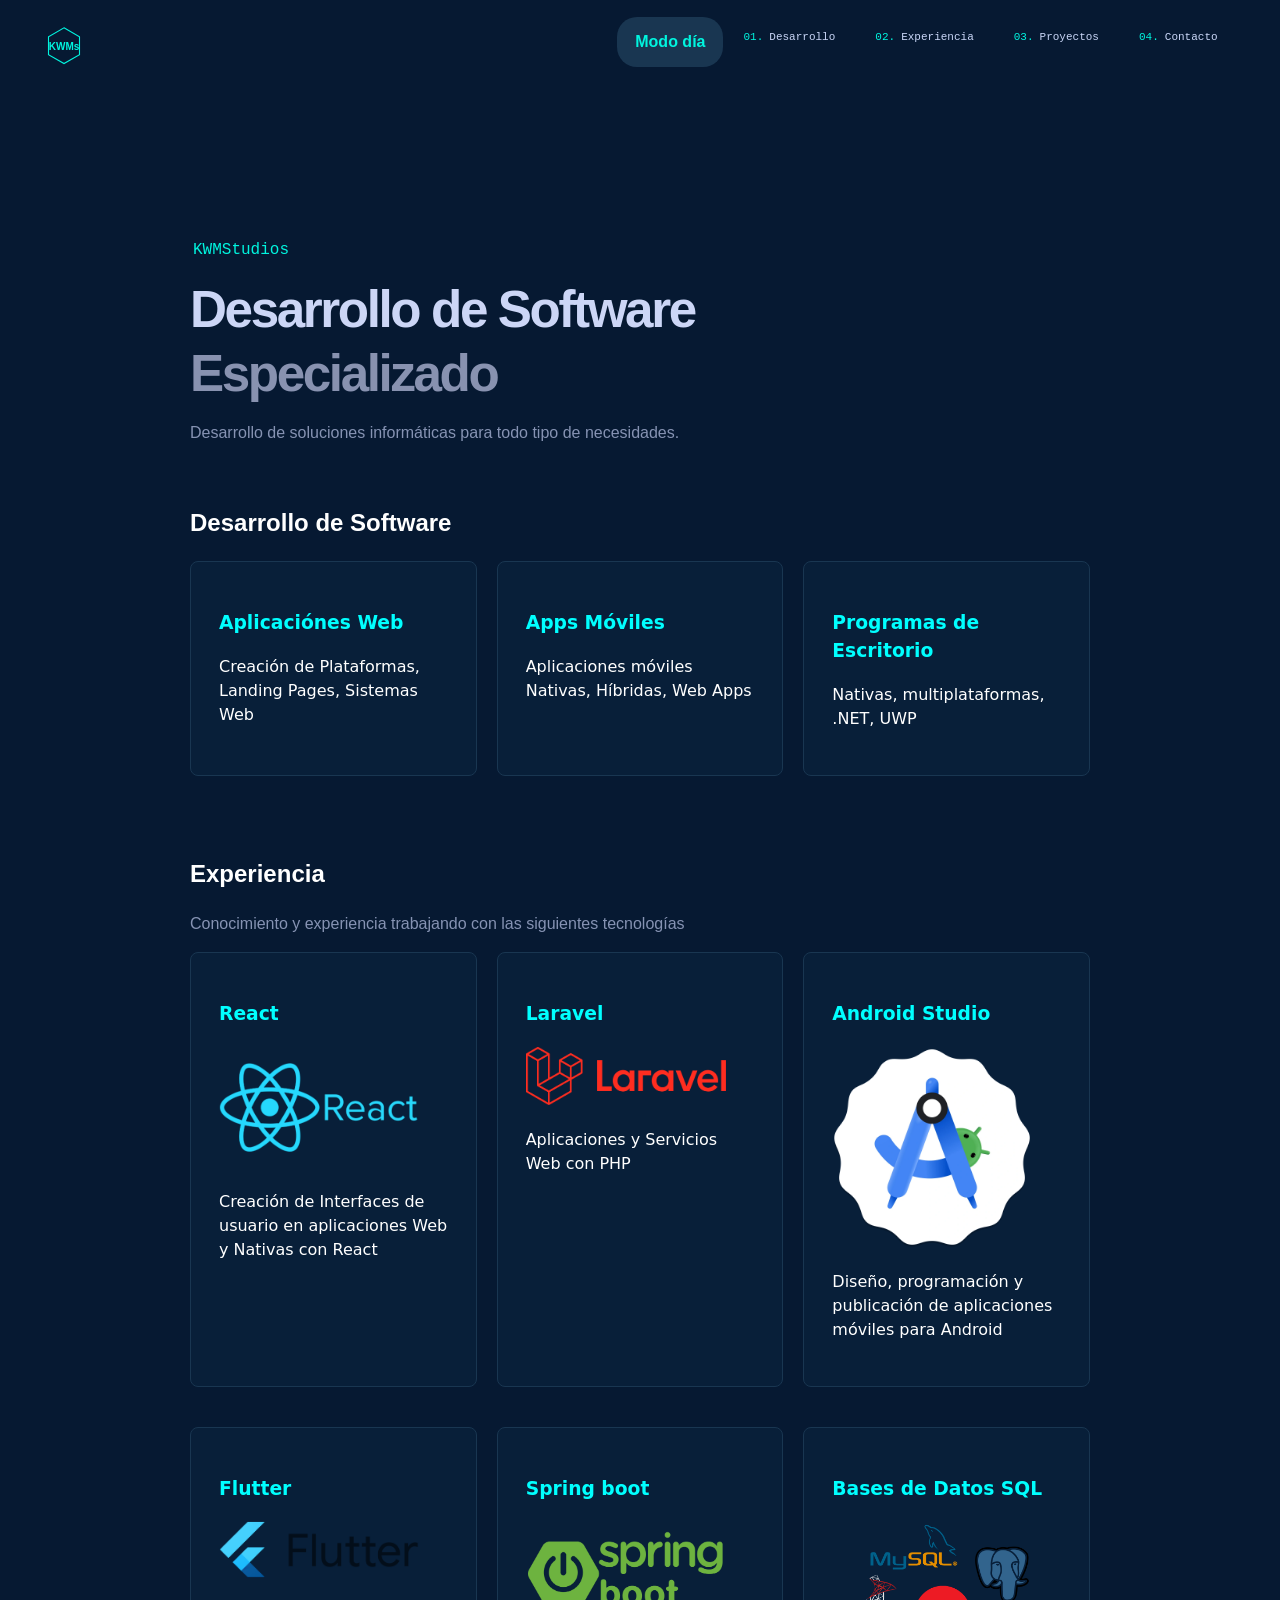
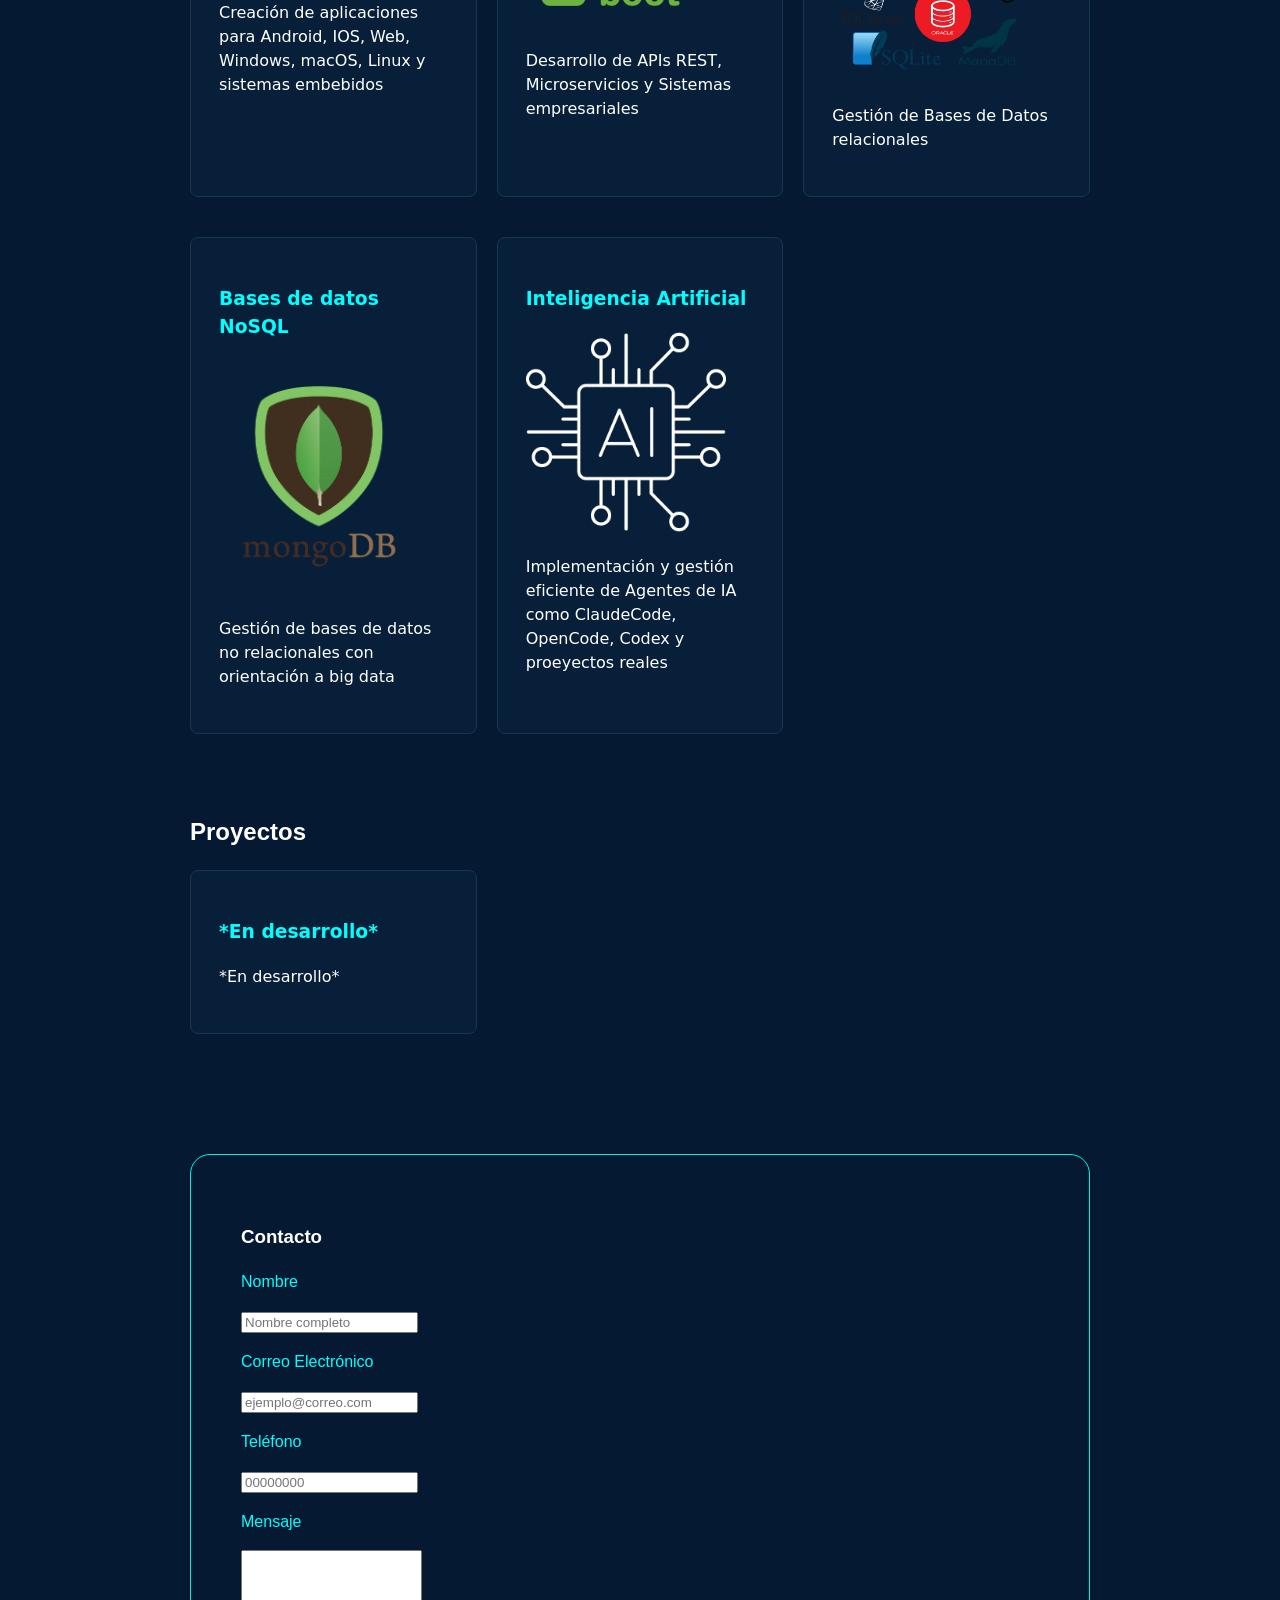
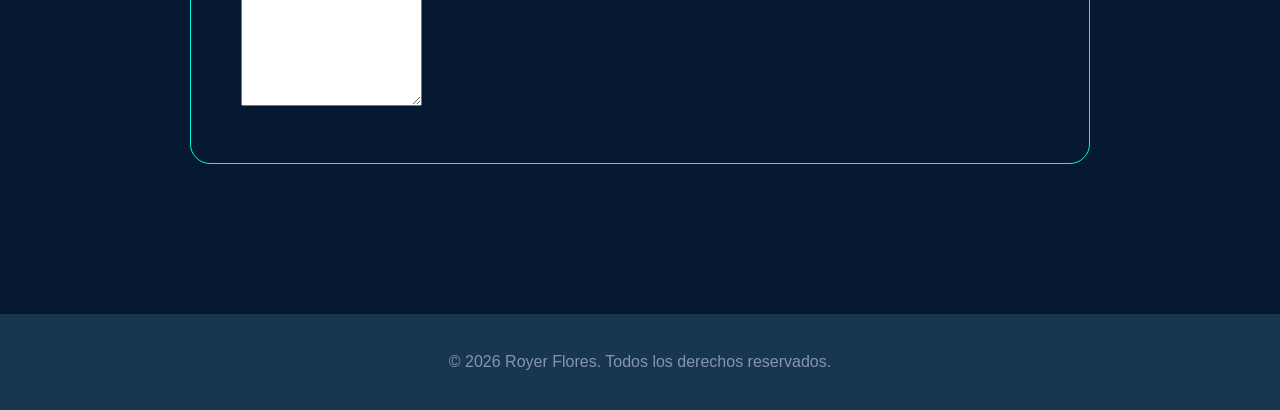
==== commit 19726ff3: "html parcial" ====
--- a/index.html
+++ b/index.html
@@ -20,10 +20,10 @@
           font-weight="600">KWMs</text>
       </svg>
     </a>
-    <button type="button" id="btn-theme" class="btn-mode">Modo día</button>
     <nav class="nav">
       <button type="button" id="btn-menu" class="burguer">☰ Menú</button>
       <ul>
+        <button type="button" id="btn-theme" class="btn-mode">Modo día</button>
         <li><a href="#desarrollo"><span class="num">01.</span>Desarrollo</a></li>
         <li><a href="#experiencia"><span class="num">02.</span>Experiencia</a></li>
         <li><a href="#proyectos"><span class="num">03.</span>Proyectos</a></li>
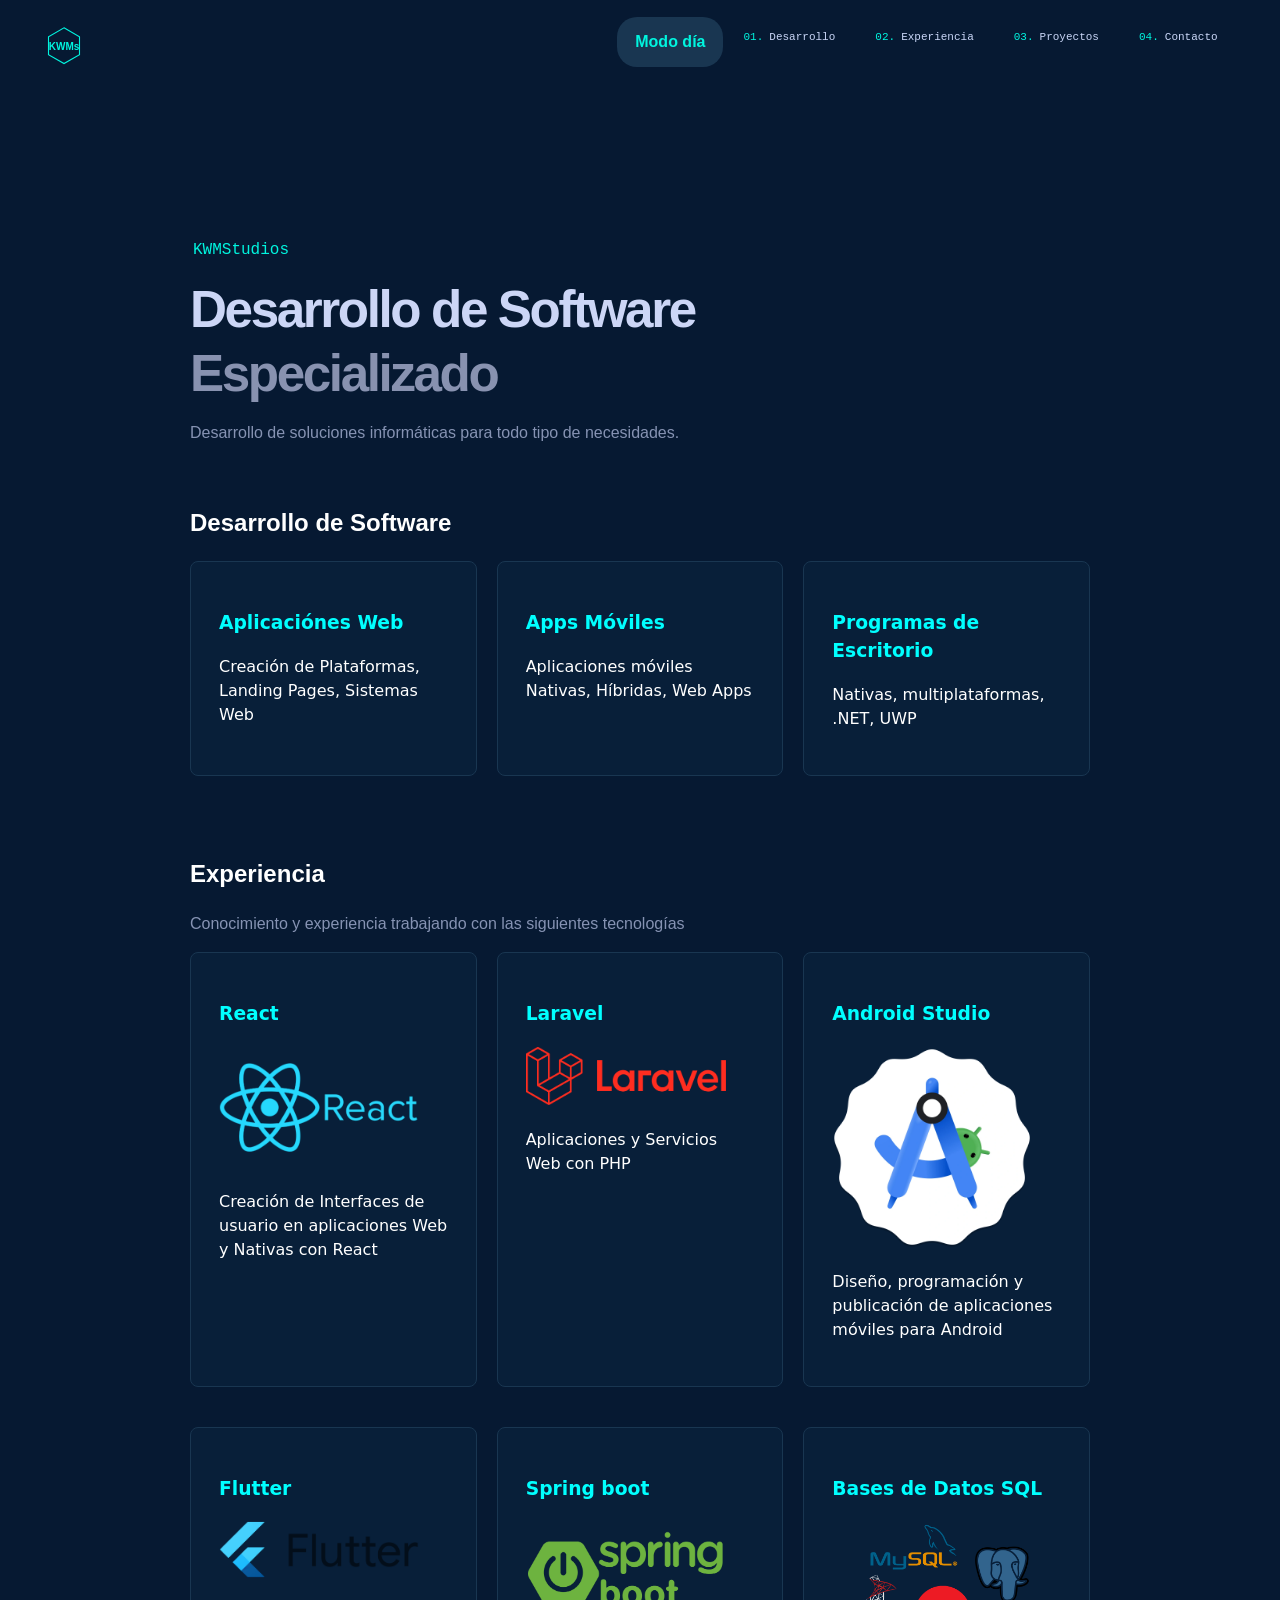
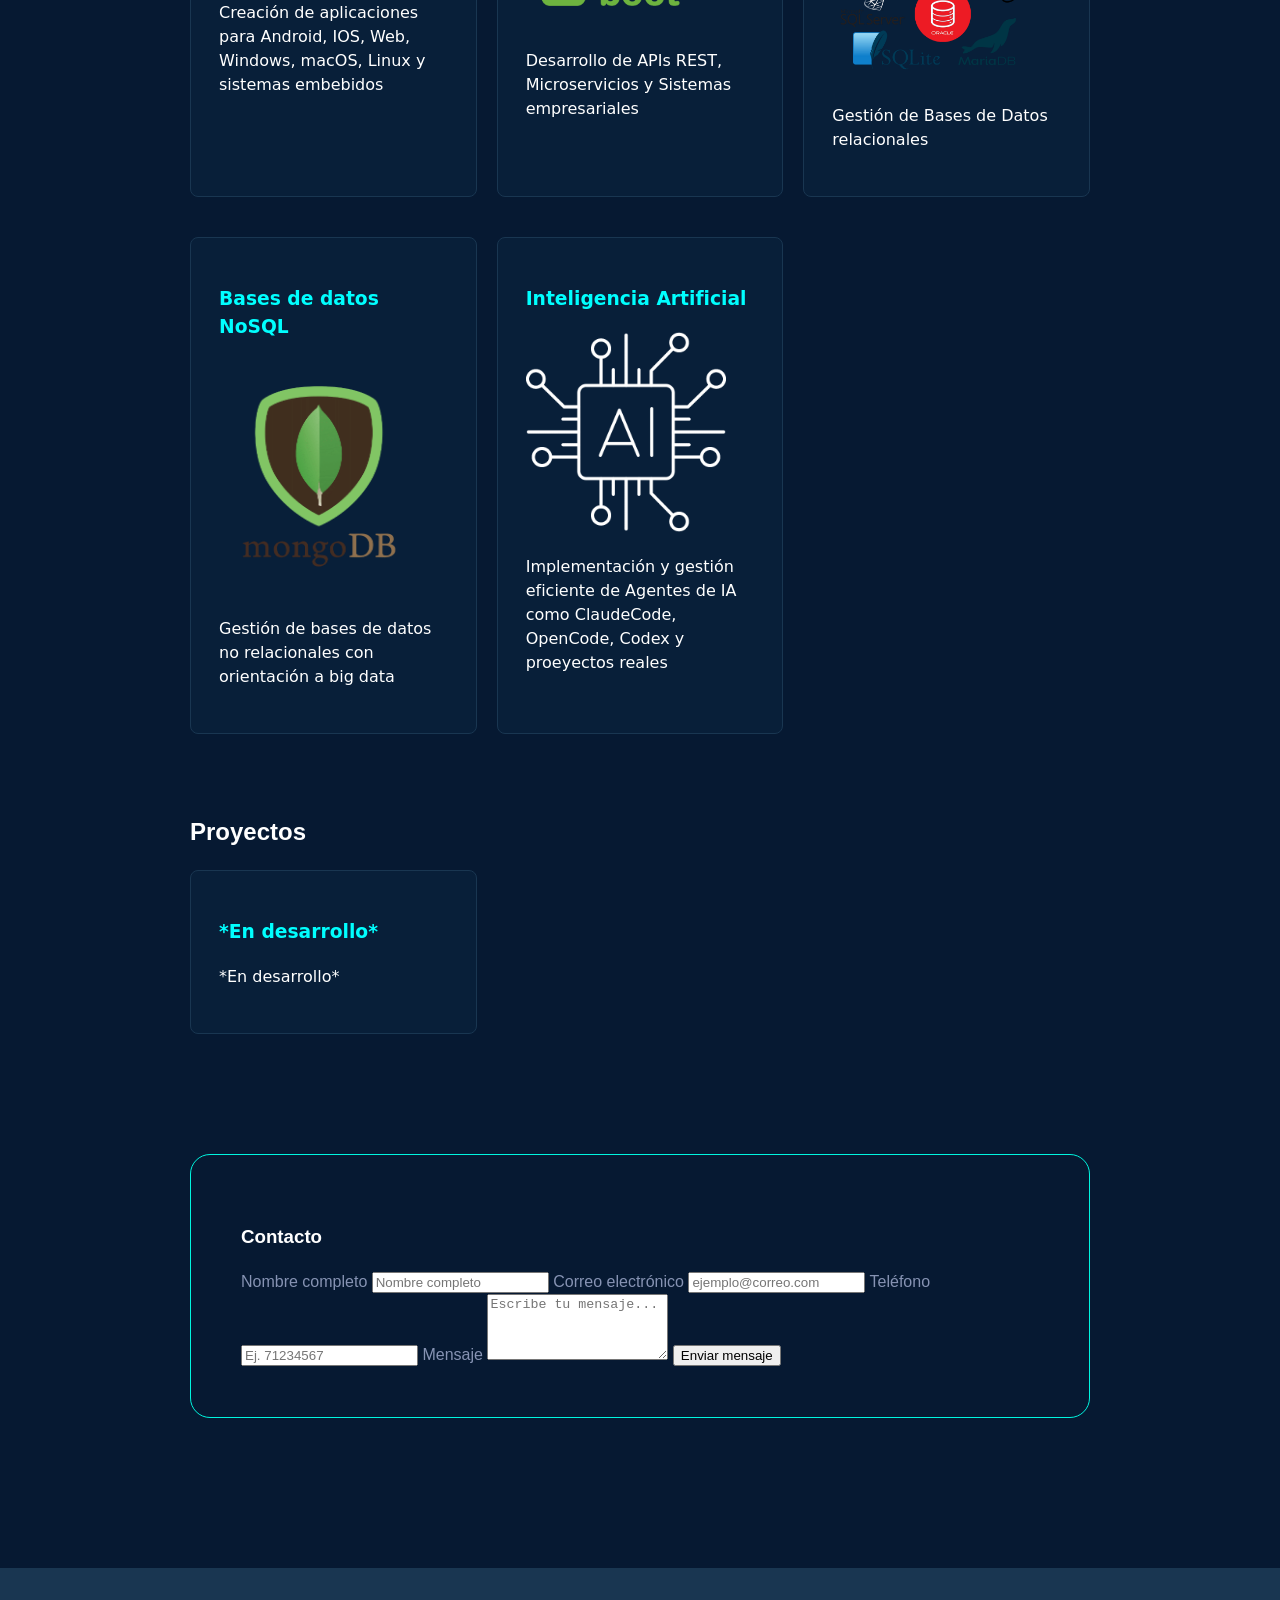
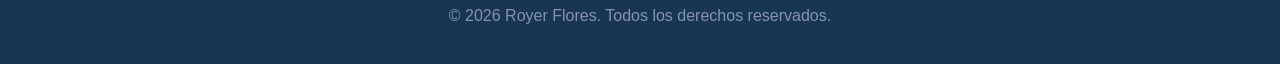
==== commit a12b8825: "form fixed" ====
--- a/index.html
+++ b/index.html
@@ -117,16 +117,22 @@
 
     <section id="contacto">
       <div class="form_contact">
-        <form action="">
+        <form action="" method="post">
           <h3>Contacto</h3>
-          <p>Nombre</p>
-          <input type="text" placeholder="Nombre completo">
-          <p>Correo Electrónico</p>
-          <input type="email" placeholder="ejemplo@correo.com">
-          <p>Teléfono</p>
-          <input type="number" placeholder="00000000">
-          <p>Mensaje</p>
-          <textarea rows="10" cols="20" placeholder="Escribe tu mensaje"> </textarea>
+
+          <label for="nombre">Nombre completo</label>
+          <input type="text" id="nombre" name="nombre" placeholder="Nombre completo" autocomplete="name" required>
+
+          <label for="correo">Correo electrónico</label>
+          <input type="email" id="correo" name="correo" placeholder="ejemplo@correo.com" autocomplete="email" required>
+
+          <label for="telefono">Teléfono</label>
+          <input type="tel" id="telefono" name="telefono" placeholder="Ej. 71234567" autocomplete="tel">
+
+          <label for="mensaje">Mensaje</label>
+          <textarea id="mensaje" name="mensaje" rows="4" placeholder="Escribe tu mensaje..." required></textarea>
+
+          <button type="submit">Enviar mensaje</button>
         </form>
       </div>
     </section>
@@ -140,7 +146,7 @@
   const body = document.querySelector("body");
   const botonMode = document.querySelector("#btn-theme");
 
-  const botonMenu=document.querySelector("#btn-menu");
+  const botonMenu = document.querySelector("#btn-menu");
   const menu = document.querySelector("nav ul");
 
   let day = false;
@@ -155,7 +161,7 @@
     }
   }
 
-  function alternarMenu(){
+  function alternarMenu() {
     menu.classList.toggle("open");
   }
 
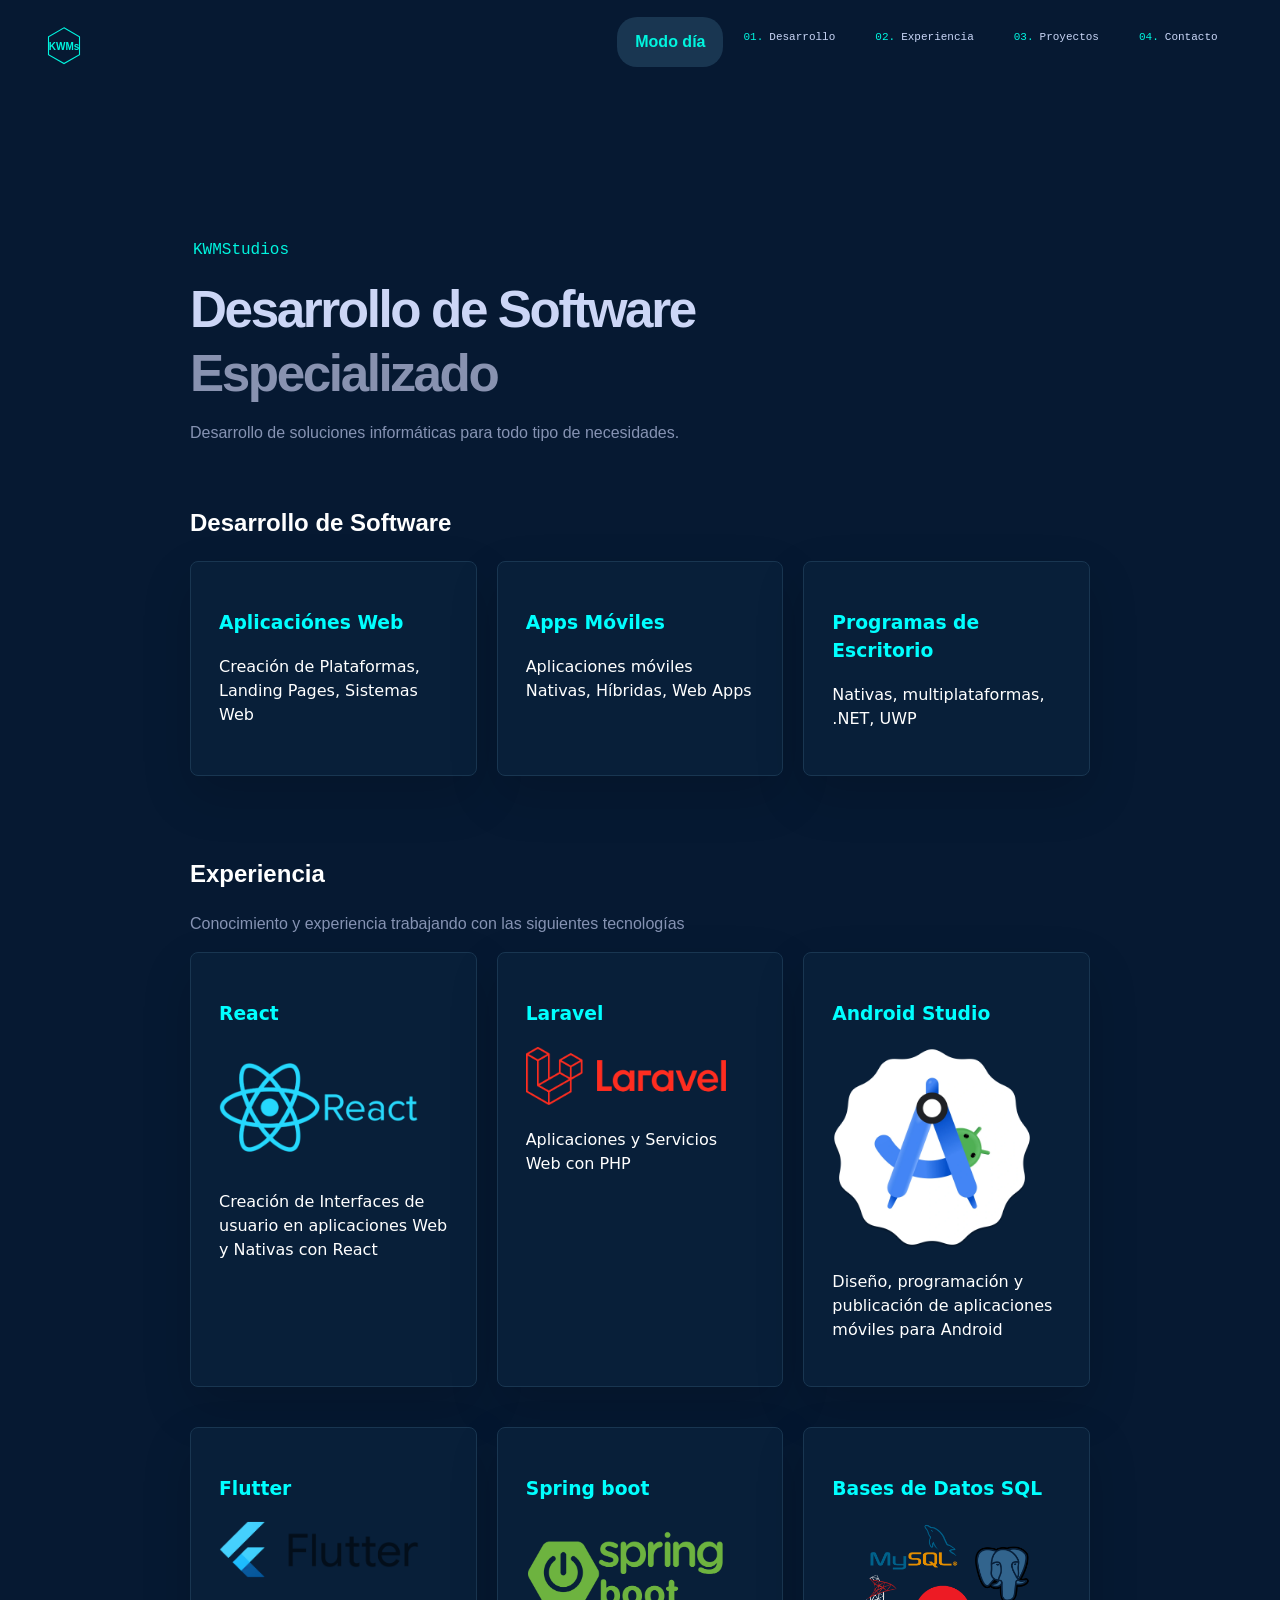
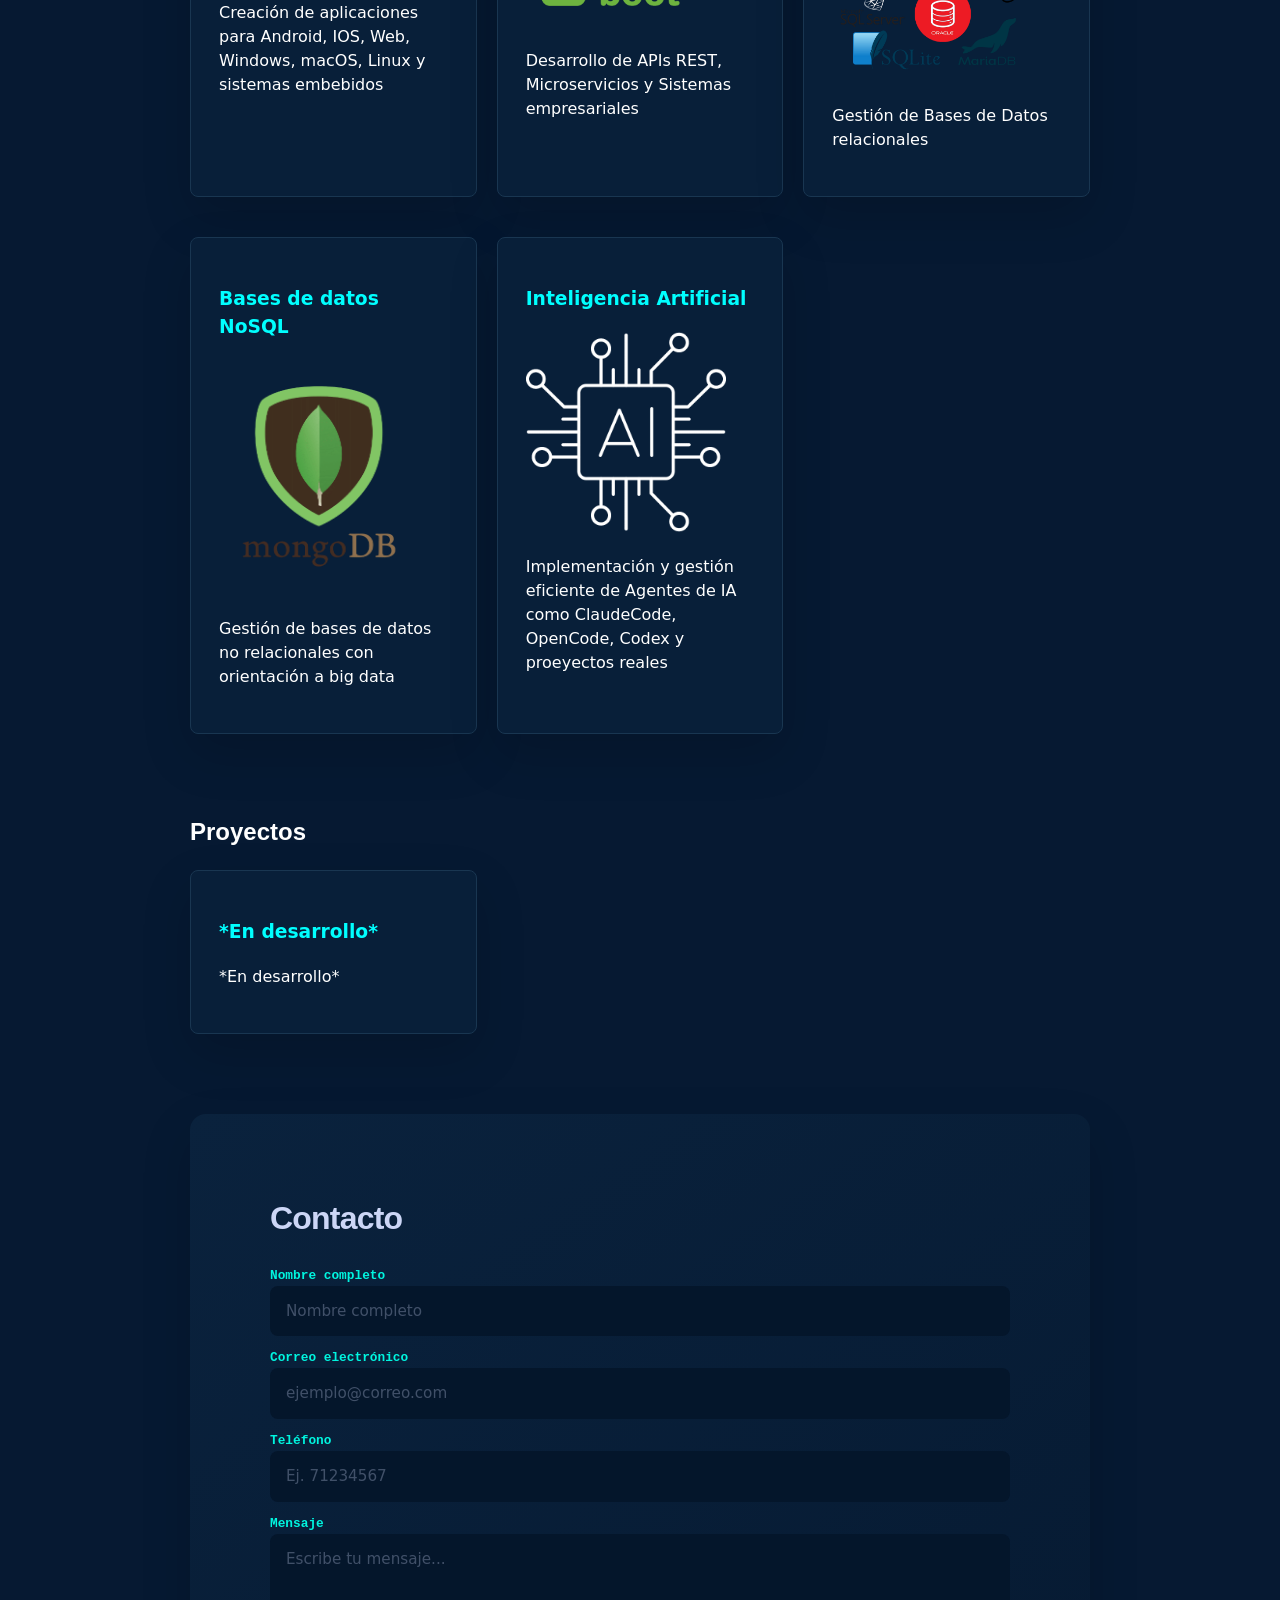
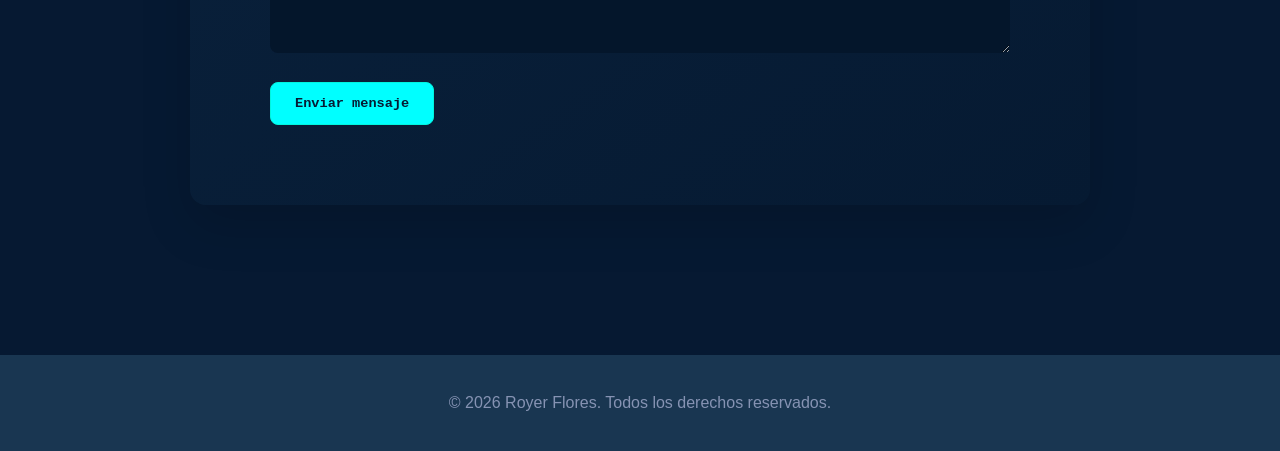
==== commit 07b0bda2: "validations complete" ====
--- a/index.html
+++ b/index.html
@@ -117,56 +117,32 @@
 
     <section id="contacto">
       <div class="form_contact">
-        <form action="" method="post">
+        <form action="" method="post" id="contact-form" novalidate>
           <h3>Contacto</h3>
 
           <label for="nombre">Nombre completo</label>
-          <input type="text" id="nombre" name="nombre" placeholder="Nombre completo" autocomplete="name" required>
+          <input type="text" id="nombre" name="nombre" placeholder="Nombre completo" required>
 
           <label for="correo">Correo electrónico</label>
-          <input type="email" id="correo" name="correo" placeholder="ejemplo@correo.com" autocomplete="email" required>
+          <input type="email" id="correo" name="correo" placeholder="ejemplo@correo.com" required>
 
           <label for="telefono">Teléfono</label>
-          <input type="tel" id="telefono" name="telefono" placeholder="Ej. 71234567" autocomplete="tel">
+          <input type="tel" id="telefono" name="telefono" placeholder="Ej. 71234567">
 
           <label for="mensaje">Mensaje</label>
           <textarea id="mensaje" name="mensaje" rows="4" placeholder="Escribe tu mensaje..." required></textarea>
 
           <button type="submit">Enviar mensaje</button>
+          <p id="contact-warning" class="warning"></p>
         </form>
-      </div>
+        </div>
     </section>
   </main>
   <footer>
     <p>&copy; 2026 Royer Flores. Todos los derechos reservados.</p>
   </footer>
+
+  <script src="script.js"></script>
 </body>
 
-<script>
-  const body = document.querySelector("body");
-  const botonMode = document.querySelector("#btn-theme");
-
-  const botonMenu = document.querySelector("#btn-menu");
-  const menu = document.querySelector("nav ul");
-
-  let day = false;
-
-  function alternarModo() {
-    body.classList.toggle("light");
-    day = !day;
-    if (day) {
-      botonMode.textContent = "Modo Oscuro"
-    } else {
-      botonMode.textContent = "Modo Claro"
-    }
-  }
-
-  function alternarMenu() {
-    menu.classList.toggle("open");
-  }
-
-  botonMode.addEventListener("click", alternarModo);
-  botonMenu.addEventListener("click", alternarMenu);
-</script>
-
 </html>
--- a/style.css
+++ b/style.css
@@ -28,7 +28,7 @@
     padding-left: 0px;
 }
 
-body.light{
+body.light {
     background-color: white;
     color: var(--navy-deep);
 }
@@ -102,7 +102,7 @@
     display: none;
 }
 
-nav ul.open{
+nav ul.open {
     display: flex;
 }
 
@@ -137,11 +137,12 @@
 h2 {
     color: white;
 }
-section{
+
+section {
     margin-top: 60px;
 }
 
-.container{
+.container {
     display: grid;
     grid-template-columns: repeat(auto-fill, minmax(250px, 1fr));
     gap: 20px;
@@ -157,6 +158,7 @@
     background: #081f39;
     color: white;
     font-family: Inter, system-ui, sans-serif;
+    box-shadow: 0 20px 50px #00000025;
     transition: transform .25s ease,
         border-color .25s ease,
         box-shadow .25s ease;
@@ -168,32 +170,115 @@
     box-shadow: 0 16px 40px #00000020;
 }
 
-.card h3{
+.card h3 {
     color: cyan;
 }
 
-.card img{
+.card img {
     width: 200px;
     height: auto;
 }
 
 .form_contact {
-    margin-top: 100px;
-    border: 1px solid cyan;
-    border-radius: 20px;
-    border-color: #00f5df;
-}
-
-.form_contact form {
-    padding: 50px;
+    padding: 80px;
+    background: linear-gradient(145deg, #0a223d, #061a32);
+    border: 1px solid var(--form-border);
+    border-radius: 16px;
+    box-shadow: 0 20px 50px #00000025;
+    position: relative;
 }
 
 .form_contact h3 {
-    color: white;
-}
-
-.form_contact p {
-    color: cyan;
+    color: var(--white);
+    font-size: clamp(1.5rem, 3vw, 2rem);
+    font-weight: 750;
+    margin: 0 0 20px;
+    letter-spacing: -0.8px;
+}
+
+.form_contact label {
+    color: var(--cyan);
+    font-family: var(--mono);
+    font-size: 0.8rem;
+    font-weight: 600;
+    margin-top: 12px;
+}
+
+.form_contact input,
+.form_contact textarea {
+    box-sizing: border-box;
+    width: 100%;
+    padding: 14px 16px;
+    margin: 0 0 8px;
+
+    background: #04162b;
+    color: var(--white);
+
+    font-family: var(--sans);
+    font-size: 0.95rem;
+    line-height: 1.5;
+
+    border: 1px solid var(--form-border);
+    border-radius: 8px;
+    outline: none;
+}
+
+.form_contact input::placeholder,
+.form_contact textarea::placeholder {
+    color: var(--form-muted);
+    opacity: 0.3;
+}
+
+.form_contact button {
+    margin-top: 14px;
+    padding: 13px 24px;
+
+    background: cyan;
+    color: var(--navy);
+
+    border: 1px solid var(--cyan);
+    border-radius: 8px;
+
+    font-family: var(--mono);
+    font-size: 0.85rem;
+    font-weight: 700;
+
+    cursor: pointer;
+
+    transition:
+        color 0.25s ease,
+        background-color 0.25s ease,
+        box-shadow 0.25s ease,
+        transform 0.25s ease;
+}
+
+.form_contact button:hover {
+    background: var(--cyan);
+    color: var(--navy-deep);
+    box-shadow: 0 0 22px #00f5df25;
+    transform: translateY(-2px);
+}
+
+.warning {
+    display: none;
+    margin-top: 14px;
+    padding: 10px 14px;
+    border-radius: 6px;
+    font-weight: bold;
+}
+
+.warning.error {
+    display: block;
+    background-color: var(--navy-deep);
+    color: var(--muted);
+    border: 2px solid #e05555;
+}
+
+.warning.success {
+    display: block;
+    background-color: var(--navy-deep);
+    color: var(--cyan);
+    border: 2px solid #3fbf6a;
 }
 
 footer {
@@ -251,4 +336,12 @@
         grid-template-columns: 1fr;
     }
 
+    .form_contact {
+        padding: 30px;
+        background: linear-gradient(145deg, #0a223d, #061a32);
+        border: 1px solid var(--form-border);
+        border-radius: 16px;
+        box-shadow: 0 20px 50px #00000025;
+        position: relative;
+    }
 }
